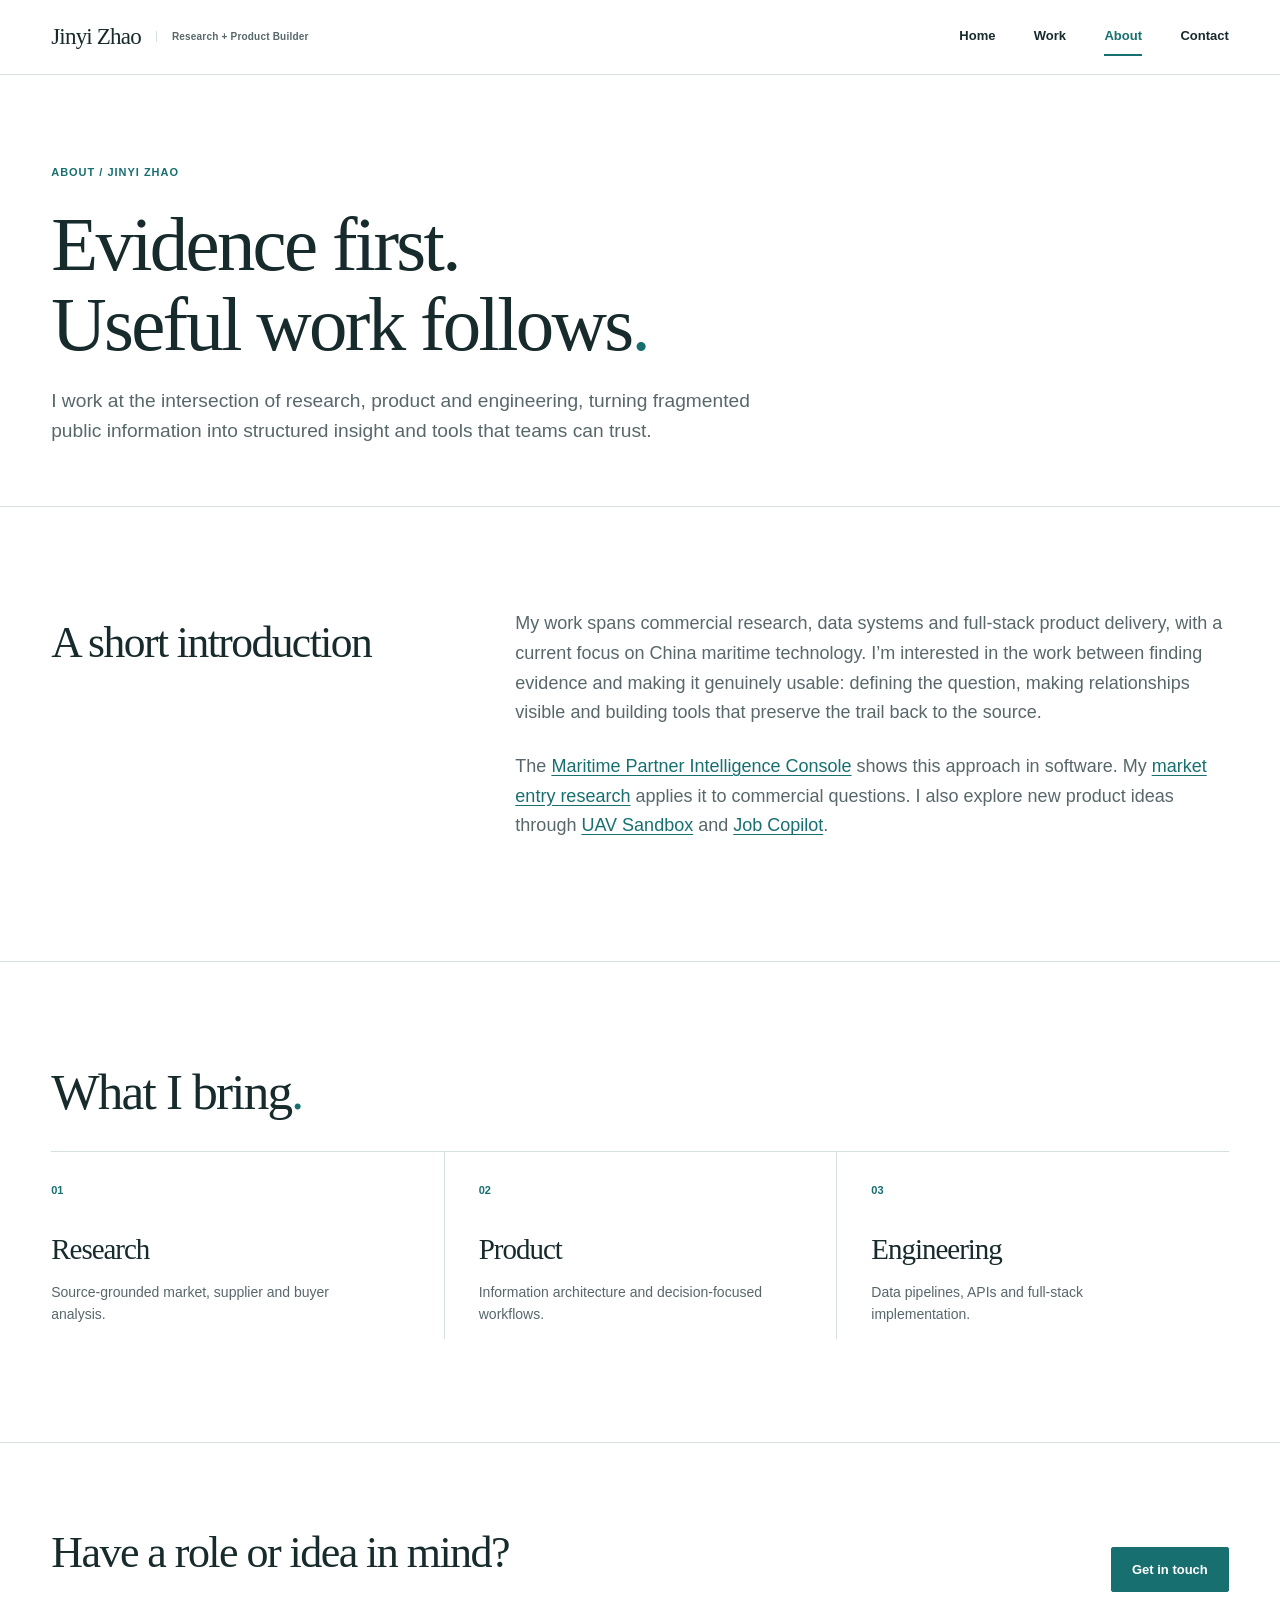
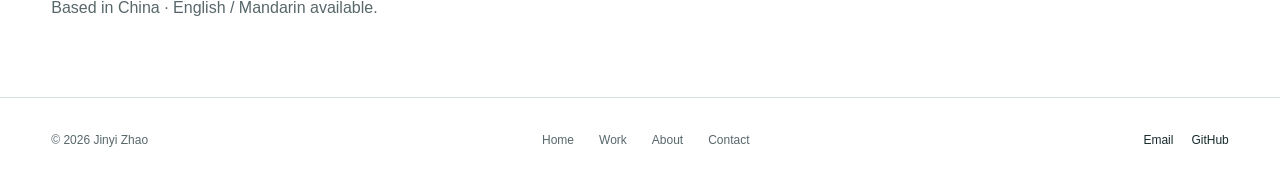
==== about/index.html @ e94cd30e "Refocus site as Jinyi Zhao personal portfolio" ====
<!doctype html>
<html lang="en">
<head>
  <meta charset="UTF-8" /><meta name="viewport" content="width=device-width, initial-scale=1.0" />
  <meta name="description" content="About Jinyi Zhao: a research and product builder working across commercial research, data systems and full-stack product delivery." />
  <meta name="theme-color" content="#ffffff" /><meta property="og:type" content="profile" />
  <meta property="og:title" content="About | Jinyi Zhao" /><meta property="og:description" content="Research, product and engineering shaped by an evidence-first approach." />
  <meta property="og:url" content="https://www.maritimedroneintel.com/about/" /><link rel="canonical" href="https://www.maritimedroneintel.com/about/" />
  <title>About | Jinyi Zhao</title><link rel="icon" href="/assets/favicon.svg" type="image/svg+xml" />
  <link rel="stylesheet" href="/styles.css" /><script src="/script.js" defer></script>
</head>
<body class="portfolio-site about-page">
  <a class="skip-link" href="#main">Skip to content</a>
  <header class="site-header" data-header><div class="shell header-inner">
    <a class="brand personal-brand" href="/" aria-label="Jinyi Zhao home"><strong>Jinyi Zhao</strong><span>Research + Product Builder</span></a>
    <button class="menu-toggle" type="button" aria-expanded="false" aria-controls="site-nav"><span class="menu-label">Menu</span><span class="menu-lines" aria-hidden="true"><i></i><i></i></span></button>
    <nav class="site-nav" id="site-nav" aria-label="Primary navigation"><a href="/">Home</a><a href="/work/">Work</a><a href="/about/" aria-current="page">About</a><a href="/contact/">Contact</a></nav>
  </div></header>
  <main id="main">
    <section class="editorial-page-intro about-intro"><div class="shell"><span class="project-number">About / Jinyi Zhao</span><h1>Evidence first.<br />Useful work follows<span class="period">.</span></h1><p>I work at the intersection of research, product and engineering, turning fragmented public information into structured insight and tools that teams can trust.</p></div></section>
    <section class="editorial-section about-story"><div class="shell about-story-grid"><h2>A short introduction</h2><div><p>My work spans commercial research, data systems and full-stack product delivery, with a current focus on China maritime technology. I’m interested in the work between finding evidence and making it genuinely usable: defining the question, making relationships visible and building tools that preserve the trail back to the source.</p><p>The <a href="/work/partner-intelligence/">Maritime Partner Intelligence Console</a> shows this approach in software. My <a href="/work/#market-entry">market entry research</a> applies it to commercial questions. I also explore new product ideas through <a href="/work/#uav-sandbox">UAV Sandbox</a> and <a href="/work/#job-copilot">Job Copilot</a>.</p></div></div></section>
    <section class="editorial-section about-practice"><div class="shell"><div class="editorial-section-head"><h2>What I bring<span class="period">.</span></h2></div><div class="editorial-capabilities"><article><span>01</span><h3>Research</h3><p>Source-grounded market, supplier and buyer analysis.</p></article><article><span>02</span><h3>Product</h3><p>Information architecture and decision-focused workflows.</p></article><article><span>03</span><h3>Engineering</h3><p>Data pipelines, APIs and full-stack implementation.</p></article></div></div></section>
    <section class="editorial-contact"><div class="shell"><div><h2>Have a role or idea in mind?</h2><p>Based in China · English / Mandarin available.</p></div><a class="button button-primary" href="/contact/">Get in touch</a></div></section>
  </main>
  <footer class="site-footer"><div class="shell footer-inner"><p>© 2026 Jinyi Zhao</p><nav aria-label="Footer navigation"><a href="/">Home</a><a href="/work/">Work</a><a href="/about/">About</a><a href="/contact/">Contact</a></nav><div class="footer-contact-links"><a href="mailto:jinyi@maritimedroneintel.com">Email</a><a href="https://github.com/Xieyizhou" target="_blank" rel="noreferrer">GitHub</a></div></div></footer>
</body>
</html>
---- styles.css ----
:root {
  --navy-950: #061a2e;
  --navy-900: #09243e;
  --navy-800: #103650;
  --teal: #31aaa7;
  --teal-dark: #168f8d;
  --ice: #edf5f8;
  --paper: #fbfcfd;
  --ink: #102e49;
  --muted: #587087;
  --rule: #cbd8e0;
  --white: #fff;
  --shell: 1180px;
  --pad: clamp(22px, 4vw, 54px);
  --space: clamp(68px, 7vw, 96px);
  --ease: 180ms ease;
}

* { box-sizing: border-box; }
html { scroll-behavior: smooth; }
body { margin: 0; color: var(--ink); background: var(--paper); font-family: Arial, Helvetica, sans-serif; font-size: 16px; line-height: 1.55; -webkit-font-smoothing: antialiased; }
img { max-width: 100%; display: block; }
a { color: inherit; text-decoration: none; }
h1, h2, h3, p, dl, dd { margin-top: 0; }
button, .button { font: inherit; }
.shell { width: min(calc(100% - 2 * var(--pad)), var(--shell)); margin-inline: auto; }
.skip-link { position: fixed; z-index: 100; top: 12px; left: 16px; padding: 10px 14px; background: white; color: var(--navy-900); transform: translateY(-160%); }
.skip-link:focus { transform: none; }

.site-header { position: fixed; z-index: 30; top: 0; width: 100%; color: white; border-bottom: 1px solid rgb(255 255 255 / .16); transition: background var(--ease), box-shadow var(--ease); }
.site-header-solid, .site-header.is-scrolled, .site-header.menu-open { background: rgb(6 26 46 / .98); box-shadow: 0 8px 26px rgb(0 0 0 / .12); }
.header-inner { min-height: 78px; display: grid; grid-template-columns: 270px 1fr auto; gap: 28px; align-items: center; }
.brand { display: flex; align-items: center; gap: 16px; line-height: 1.1; text-transform: uppercase; }
.brand strong { font-family: Georgia, 'Times New Roman', serif; font-size: 22px; font-weight: 400; letter-spacing: .02em; }
.brand span { padding-left: 15px; color: #9fc1d1; border-left: 1px solid var(--teal); font-size: 10px; font-weight: 700; letter-spacing: .05em; }
.site-nav { display: flex; justify-content: flex-end; gap: clamp(19px, 2.2vw, 32px); font-size: 12px; font-weight: 700; }
.site-nav a { padding-block: 8px; border-bottom: 1px solid transparent; }
.site-nav a:hover, .site-nav a:focus-visible, .site-nav a[aria-current='page'] { color: #8cdbd7; border-bottom-color: var(--teal); }
.menu-toggle { display: none; }
.button { min-height: 46px; display: inline-flex; align-items: center; justify-content: center; padding: 13px 21px; border: 1px solid transparent; border-radius: 0; font-size: 13px; font-weight: 800; line-height: 1; transition: transform var(--ease), background var(--ease), border-color var(--ease); }
.button:hover { transform: translateY(-1px); }
.button-primary { color: white; background: var(--teal-dark); border-color: var(--teal-dark); }
.button-primary:hover { background: #0f7e7d; }
.button-secondary, .button-outline { color: white; border-color: #45aaa8; background: transparent; }
.button-secondary:hover, .button-outline:hover { background: rgb(49 170 167 / .12); border-color: #7fd3cf; }
.header-cta { min-width: 148px; min-height: 40px; padding-inline: 17px; text-align: center; font-size: 11px; }
.button:focus-visible, a:focus-visible, button:focus-visible { outline: 3px solid #7dd8d4; outline-offset: 4px; }

.eyebrow, .section-index { margin-bottom: 14px; color: #61cbc6; font-size: 10px; font-weight: 800; letter-spacing: .12em; text-transform: uppercase; }
.eyebrow.dark, .section-index:not(.interior-index) { color: var(--teal-dark); }
.section { padding-block: var(--space); border-bottom: 1px solid var(--rule); }
.section-heading { max-width: 760px; margin-bottom: 48px; }
.section-heading h2, .section h2, .dual-cta h2, .proof-band dt, .work-row h2, .case-boundary h2 { color: var(--navy-900); font-family: Georgia, 'Times New Roman', serif; font-weight: 400; letter-spacing: -.025em; }
.section-heading h2 { margin-bottom: 16px; font-size: clamp(36px, 4.2vw, 54px); line-height: 1.08; }
.section-heading > p:last-child { max-width: 640px; color: var(--muted); font-size: 17px; }
.text-link { display: inline-flex; padding-bottom: 3px; color: var(--teal-dark); border-bottom: 1px solid var(--teal-dark); font-size: 12px; font-weight: 800; }
.dash-list { margin: 22px 0 28px; padding: 0; list-style: none; color: var(--muted); }
.dash-list li { position: relative; margin: 9px 0; padding-left: 18px; }
.dash-list li::before { content: ''; position: absolute; top: .75em; left: 0; width: 7px; height: 1px; background: var(--teal-dark); }

.personal-hero { position: relative; min-height: 650px; display: flex; align-items: stretch; overflow: hidden; color: white; background: var(--navy-950); }
.hero-network { position: absolute; inset: 0 0 0 50%; opacity: .62; background: linear-gradient(90deg, var(--navy-950), rgb(6 26 46 / .12)), url('/assets/zhejiang-maritime-network.webp') center / cover; }
.personal-hero-grid { position: relative; z-index: 1; display: grid; grid-template-columns: 1.05fr .95fr; padding-top: 78px; }
.personal-hero-copy { display: flex; flex-direction: column; justify-content: center; padding: 62px clamp(42px, 6vw, 86px) 60px 0; border-right: 1px solid rgb(255 255 255 / .16); }
.personal-hero h1 { max-width: 650px; margin-bottom: 24px; font-family: Georgia, 'Times New Roman', serif; font-size: clamp(40px, 3.8vw, 54px); font-weight: 400; line-height: 1.1; letter-spacing: -.03em; }
.personal-hero-copy > p:not(.eyebrow) { max-width: 590px; margin-bottom: 32px; color: #c5d5e0; }
.hero-actions { display: flex; flex-wrap: wrap; gap: 12px; }
.dossier { align-self: center; padding: 70px 0 55px clamp(36px, 5vw, 65px); }
.dossier ol { margin: 0; padding: 0; list-style: none; }
.dossier li { display: grid; grid-template-columns: 30px 1fr auto; gap: 14px; align-items: center; padding: 24px 0; border-bottom: 1px solid rgb(255 255 255 / .17); }
.dossier li > span { color: #61cbc6; font-size: 12px; }
.dossier h2 { margin-bottom: 6px; font-family: Georgia, 'Times New Roman', serif; font-size: 18px; font-weight: 400; }
.dossier p { margin: 0; color: #a8bfce; font-size: 12px; line-height: 1.5; }
.dossier a { color: #66cbc7; font-size: 11px; font-weight: 700; white-space: nowrap; }
.dossier .dossier-all { display: inline-flex; margin-top: 24px; padding-bottom: 4px; border-bottom: 1px solid #66cbc7; }

.selected-work { background: white; }
.featured-case { display: grid; grid-template-columns: .72fr 1.28fr; gap: clamp(45px, 7vw, 90px); align-items: center; padding: 28px 0 60px; }
.case-number { display: block; margin-bottom: 12px; color: var(--teal-dark); font-size: 12px; font-weight: 800; }
.featured-case h2 { margin-bottom: 20px; color: var(--navy-900); font-family: Georgia, 'Times New Roman', serif; font-size: clamp(34px, 4vw, 50px); font-weight: 400; line-height: 1.08; }
.featured-copy > p { color: var(--muted); }
.product-shot { aspect-ratio: 16 / 9; align-self: center; overflow: hidden; padding: 13px; background: #e8f0f4; border: 1px solid #d3e0e7; box-shadow: 0 18px 50px rgb(9 36 62 / .12); }
.product-shot img { width: 100%; height: 100%; object-fit: contain; background: var(--navy-950); }
.supporting-cases { display: grid; grid-template-columns: 1fr 1fr; background: var(--ice); }
.supporting-cases article { min-height: 235px; padding: 38px 44px; border-right: 1px solid var(--rule); }
.supporting-cases article:last-child { border-right: 0; }
.supporting-cases h3 { margin-bottom: 14px; color: var(--navy-900); font-family: Georgia, 'Times New Roman', serif; font-size: 26px; font-weight: 400; }
.supporting-cases p { color: var(--muted); }
.capabilities { background: white; }
.capability-grid { display: grid; grid-template-columns: repeat(3, 1fr); }
.capability-grid article { padding: 0 38px; border-right: 1px solid var(--rule); }
.capability-grid article:first-child { padding-left: 0; }
.capability-grid article:last-child { padding-right: 0; border: 0; }
.capability-grid h2 { margin-bottom: 12px; font-size: 34px; }
.capability-grid p { color: var(--muted); }

.proof-band { padding: 50px 0 48px; background: linear-gradient(90deg, #f0f7fa, white, #eef6f8); border-bottom: 1px solid var(--rule); }
.proof-band dl { display: grid; grid-template-columns: repeat(3, 1fr); margin: 0 0 22px; }
.proof-band dl > div { padding: 10px 38px; border-right: 1px solid var(--rule); }
.proof-band dl > div:first-child { padding-left: 0; }
.proof-band dl > div:last-child { border: 0; }
.proof-band dt { margin-bottom: 7px; font-size: clamp(32px, 3.4vw, 45px); }
.proof-band dd { color: var(--muted); font-size: 13px; }
.proof-band .shell > p:last-child { margin: 0; color: var(--muted); font-size: 11px; }
.personal-about { background: white; }
.about-grid { display: grid; grid-template-columns: .75fr 1.25fr; gap: clamp(60px, 9vw, 130px); }
.about-grid h2 { max-width: 370px; font-size: clamp(38px, 4vw, 52px); line-height: 1.1; }
.about-grid h3 { color: var(--navy-900); font-family: Georgia, 'Times New Roman', serif; font-size: 29px; font-weight: 400; }
.about-grid > div:last-child > p { max-width: 650px; color: var(--muted); }
.about-links { display: flex; flex-wrap: wrap; gap: 24px; }

.dual-cta { padding: 55px 0 0; color: white; background: var(--navy-950); }
.dual-cta .shell { display: grid; grid-template-columns: .82fr 1.18fr; gap: 80px; }
.dual-cta h2 { margin-bottom: 55px; color: white; font-size: clamp(32px, 3.6vw, 46px); font-weight: 400; }
.dual-cta .shell > div { display: grid; grid-template-columns: 1fr 1fr; }
.dual-cta article { padding: 5px 32px 50px; border-left: 1px solid rgb(255 255 255 / .18); }
.dual-cta article p:not(.eyebrow) { color: #afc3d1; font-size: 13px; }
.dual-cta article > a { color: #6ed0cc; font-size: 12px; font-weight: 800; }
.site-footer { color: #a4bac8; background: var(--navy-950); border-top: 1px solid rgb(255 255 255 / .14); }
.footer-inner { min-height: 72px; display: flex; align-items: center; justify-content: space-between; gap: 26px; font-size: 11px; }
.footer-inner p { margin: 0; }
.footer-inner nav { display: flex; gap: 25px; }
.footer-contact-links { display: flex; flex-wrap: wrap; gap: 18px; color: #c1d2dc; }
.footer-contact-links a:hover, .footer-contact-links a:focus-visible { color: #78d4d0; }

/* Shared interior pages */
.interior-page { padding-top: 78px; }
.service-hero, .work-hero, .case-hero, .interior-hero { position: relative; overflow: hidden; color: white; background: var(--navy-950); }
.service-hero::after, .work-hero::after, .case-hero::after, .interior-hero::after { content: ''; position: absolute; inset: 0 0 0 48%; opacity: .36; background: linear-gradient(90deg, var(--navy-950), transparent), url('/assets/zhejiang-maritime-network.webp') center / cover; }
.service-hero-grid, .interior-hero-grid { position: relative; z-index: 1; display: grid; grid-template-columns: 1.1fr .9fr; gap: clamp(50px, 8vw, 110px); align-items: center; min-height: 610px; padding-block: 72px; }
.service-hero h1, .work-hero h1, .case-hero h1, .interior-hero h1, .contact-intro h1, .error-copy h1 { margin-bottom: 24px; font-family: Georgia, 'Times New Roman', serif; font-size: clamp(46px, 5.6vw, 72px); font-weight: 400; line-height: 1.06; letter-spacing: -.038em; }
.hero-lead, .interior-lead { max-width: 680px; margin-bottom: 20px; color: #c4d5e0; font-size: 18px; }
.audience-line { margin-bottom: 30px; color: #75d2ce; font-size: 12px; font-weight: 700; }
.decision-screen { padding: 30px 34px; background: rgb(7 31 53 / .72); border: 1px solid rgb(112 204 199 / .5); backdrop-filter: blur(8px); }
.decision-screen dl { margin: 0; }
.decision-screen dl > div { display: grid; grid-template-columns: 70px 1fr; padding: 19px 0; border-bottom: 1px solid rgb(255 255 255 / .16); }
.decision-screen dl > div:last-child { border: 0; }
.decision-screen dt { color: #62ccc7; font-weight: 800; }
.decision-screen dd { color: #d1dfe7; }

.sample-first, .founding-offer { background: white; }
.sample-layout { display: grid; grid-template-columns: 1.2fr .8fr; gap: clamp(50px, 8vw, 100px); align-items: start; }
.sample-sheet { border: 1px solid #9eb8c8; background: #f8fbfc; box-shadow: 12px 14px 0 #e4eff3; }
.sample-sheet header { display: flex; justify-content: space-between; gap: 20px; padding: 18px 22px; color: white; background: var(--navy-900); }
.sample-sheet header span { color: #73d3ce; font-size: 10px; text-transform: uppercase; letter-spacing: .1em; }
.sample-sheet header strong { font-size: 13px; }
.sample-core { padding: 30px 28px; border-bottom: 1px solid var(--rule); }
.sample-core > p { color: var(--teal-dark); font-size: 11px; font-weight: 800; text-transform: uppercase; }
.sample-core h3 { color: var(--navy-900); font-family: Georgia, 'Times New Roman', serif; font-size: 28px; font-weight: 400; }
.sample-core dl > div { display: grid; grid-template-columns: 1fr auto; gap: 20px; padding: 11px 0; border-bottom: 1px solid #dce6eb; }
.sample-core dt { color: var(--muted); }
.sample-core dd { color: var(--navy-900); font-weight: 800; }
.sample-signal { padding: 24px 28px; background: #eaf4f6; }
.sample-signal span { color: var(--teal-dark); font-size: 11px; font-weight: 800; text-transform: uppercase; }
.sample-signal p { margin: 8px 0 0; color: var(--muted); }
.sample-sheet blockquote { margin: 0; padding: 28px; color: var(--navy-900); font-family: Georgia, 'Times New Roman', serif; font-size: 22px; line-height: 1.35; }
.sample-explainer { padding-top: 12px; }
.sample-explainer h3 { margin-top: 0; color: var(--navy-900); font-family: Georgia, 'Times New Roman', serif; font-size: 25px; font-weight: 400; }
.sample-explainer h3:nth-of-type(2) { margin-top: 38px; }
.sample-explainer p { color: var(--muted); }
.status-section { background: var(--ice); }
.status-ledger { display: grid; grid-template-columns: repeat(4, 1fr); border-top: 1px solid var(--rule); border-bottom: 1px solid var(--rule); }
.status-ledger > div { min-height: 225px; padding: 30px; border-right: 1px solid var(--rule); }
.status-ledger > div:first-child { padding-left: 0; }
.status-ledger > div:last-child { border: 0; }
.status-ledger span { color: var(--teal-dark); font-size: 12px; font-weight: 800; }
.status-ledger h3 { margin: 30px 0 12px; color: var(--navy-900); font-family: Georgia, 'Times New Roman', serif; font-size: 23px; font-weight: 400; }
.status-ledger p { color: var(--muted); font-size: 14px; }
.offer-grid { display: grid; grid-template-columns: 1.1fr .9fr; gap: clamp(55px, 8vw, 110px); }
.offer-list { margin: 0; padding: 0; list-style: none; border-top: 1px solid var(--rule); }
.offer-list li { display: grid; grid-template-columns: 90px 1fr; align-items: center; min-height: 62px; border-bottom: 1px solid var(--rule); }
.offer-list strong { color: var(--teal-dark); font-size: 20px; }
.paid-boundary { padding: 38px; background: var(--ice); border-left: 3px solid var(--teal); }
.paid-boundary dl > div { padding: 18px 0; border-bottom: 1px solid var(--rule); }
.paid-boundary dt { color: var(--navy-900); font-size: 17px; font-weight: 800; }
.paid-boundary dd { color: var(--muted); }
.service-process { background: white; }
.service-process ol { display: grid; grid-template-columns: repeat(4, 1fr); margin: 0; padding: 0; list-style: none; border-top: 1px solid var(--rule); }
.service-process li { padding: 30px; border-right: 1px solid var(--rule); }
.service-process li:first-child { padding-left: 0; }
.service-process li:last-child { border: 0; }
.service-process span { color: var(--teal-dark); font-size: 12px; font-weight: 800; }
.service-process h3 { margin: 28px 0 12px; color: var(--navy-900); font-family: Georgia, 'Times New Roman', serif; font-size: 23px; font-weight: 400; }
.service-process p { color: var(--muted); font-size: 14px; }
.service-fit { padding: var(--space) 0; background: var(--ice); }
.fit-grid { display: grid; grid-template-columns: 1fr 1fr; }
.fit-grid > div { padding: 0 clamp(36px, 5vw, 70px); border-right: 1px solid var(--rule); }
.fit-grid > div:first-child { padding-left: 0; }
.fit-grid > div:last-child { padding-right: 0; border: 0; }
.fit-grid h2 { color: var(--navy-900); font-family: Georgia, 'Times New Roman', serif; font-size: 34px; font-weight: 400; line-height: 1.15; }

/* Work and case study */
.work-hero .shell, .case-hero .shell { position: relative; z-index: 1; padding-block: 105px 92px; }
.work-hero .work-hero-grid { display: grid; grid-template-columns: 1.12fr .88fr; gap: clamp(54px, 8vw, 110px); align-items: end; padding-block: 68px 60px; }
.work-hero h1 { max-width: 700px; margin-bottom: 20px; font-size: clamp(44px, 4.6vw, 62px); }
.work-hero-copy > p:last-child { max-width: 610px; margin: 0; color: #c0d2de; font-size: 17px; }
.work-project-index { border-top: 1px solid rgb(255 255 255 / .22); }
.work-project-index a { display: grid; grid-template-columns: 32px 1fr auto; gap: 12px; align-items: center; padding: 13px 0; color: #c8d8e2; border-bottom: 1px solid rgb(255 255 255 / .16); transition: color var(--ease), padding-left var(--ease); }
.work-project-index a:hover, .work-project-index a:focus-visible { padding-left: 6px; color: white; }
.work-project-index span { color: #68d0cc; font-size: 10px; font-weight: 800; }
.work-project-index strong { font-family: Georgia, 'Times New Roman', serif; font-size: 16px; font-weight: 400; }
.work-project-index small { color: #8eabba; font-size: 9px; font-weight: 800; letter-spacing: .07em; text-transform: uppercase; }
.portfolio-index { background: white; }
.portfolio-heading { display: grid; grid-template-columns: 1.05fr .95fr; gap: clamp(44px, 7vw, 90px); align-items: end; margin-bottom: 34px; }
.portfolio-heading h2, .portfolio-featured h2, .portfolio-card h2 { margin-bottom: 0; color: var(--navy-900); font-family: Georgia, 'Times New Roman', serif; font-weight: 400; line-height: 1.1; letter-spacing: -.025em; }
.portfolio-heading h2 { max-width: 600px; font-size: clamp(32px, 3.5vw, 44px); }
.portfolio-heading > p { max-width: 510px; margin: 0; color: var(--muted); }
.portfolio-featured { display: grid; grid-template-columns: .88fr 1.12fr; gap: clamp(40px, 6vw, 72px); align-items: center; padding: clamp(32px, 4vw, 48px); background: linear-gradient(135deg, #f7fbfc 0%, #edf5f8 100%); border: 1px solid var(--rule); scroll-margin-top: 100px; }
.portfolio-featured-copy > p:not(.eyebrow) { max-width: 520px; color: var(--muted); }
.portfolio-featured h2 { margin-bottom: 18px; font-size: clamp(35px, 3.5vw, 47px); }
.project-topline { display: flex; justify-content: space-between; gap: 20px; align-items: center; margin-bottom: 25px; color: var(--teal-dark); font-size: 11px; font-weight: 800; text-transform: uppercase; letter-spacing: .07em; }
.project-status { padding: 2px 0 2px 10px; color: var(--muted); border-left: 2px solid var(--teal); letter-spacing: .045em; }
.project-facts { margin: 26px 0 28px; border-top: 1px solid var(--rule); }
.project-facts > div { display: grid; grid-template-columns: 92px 1fr; gap: 18px; padding: 11px 0; border-bottom: 1px solid var(--rule); }
.project-facts dt { color: var(--teal-dark); font-size: 11px; font-weight: 800; text-transform: uppercase; }
.project-facts dd { color: var(--muted); font-size: 13px; }
.portfolio-shot { display: block; width: 100%; align-self: center; overflow: hidden; padding: 10px; background: var(--ice); border: 1px solid var(--rule); box-shadow: 0 18px 48px rgb(9 36 62 / .12); }
.portfolio-shot img { display: block; width: 100%; height: auto; aspect-ratio: 16 / 9; object-fit: contain; background: var(--navy-950); }
.portfolio-grid { display: grid; grid-template-columns: repeat(3, 1fr); gap: 22px; margin-top: 34px; }
.portfolio-card { min-height: 410px; display: flex; flex-direction: column; padding: 30px; background: white; border: 1px solid var(--rule); border-top: 3px solid var(--navy-800); scroll-margin-top: 100px; transition: transform var(--ease), box-shadow var(--ease), border-top-color var(--ease); }
.portfolio-card:hover { transform: translateY(-3px); border-top-color: var(--teal-dark); box-shadow: 0 16px 38px rgb(9 36 62 / .09); }
.portfolio-card h2 { margin-bottom: 16px; font-size: clamp(27px, 2.6vw, 34px); }
.portfolio-card > p:not(.eyebrow) { color: var(--muted); font-size: 14px; }
.portfolio-card .text-link { align-self: flex-start; margin-top: auto; }
.portfolio-card-next { background: linear-gradient(145deg, #f5fafb, white); }
.portfolio-card-ml { background: linear-gradient(145deg, white, #f5f8fb); }
.project-tags { display: flex; flex-wrap: wrap; gap: 7px; margin: 9px 0 28px; padding: 0; list-style: none; }
.project-tags li { padding: 5px 10px; color: #48677d; background: var(--ice); border: 1px solid #d9e4e9; border-radius: 999px; font-size: 10px; font-weight: 700; }
.case-hero dl { display: grid; grid-template-columns: 1.2fr 1fr 1fr; gap: 0; max-width: 940px; margin: 42px 0 0; border-top: 1px solid rgb(255 255 255 / .18); border-bottom: 1px solid rgb(255 255 255 / .18); }
.case-hero dl > div { padding: 18px 25px; border-right: 1px solid rgb(255 255 255 / .18); }
.case-hero dl > div:first-child { padding-left: 0; }
.case-hero dl > div:last-child { border: 0; }
.case-hero dt { color: #65cdc9; font-size: 10px; font-weight: 800; text-transform: uppercase; }
.case-hero dd { margin-top: 6px; color: #c7d8e2; font-size: 12px; }
.case-visual { padding: 42px 0; background: #e8f1f5; border-bottom: 1px solid var(--rule); }
.case-visual-grid { display: grid; grid-template-columns: .68fr 1.32fr; gap: clamp(38px, 6vw, 72px); align-items: center; }
.case-visual-copy h2 { margin-bottom: 26px; color: var(--navy-900); font-family: Georgia, 'Times New Roman', serif; font-size: clamp(30px, 3.2vw, 41px); font-weight: 400; line-height: 1.08; letter-spacing: -.025em; }
.case-visual-copy ol { margin: 0; padding: 0; list-style: none; border-top: 1px solid var(--rule); }
.case-visual-copy li { display: grid; grid-template-columns: 28px 1fr; gap: 12px; padding: 13px 0; border-bottom: 1px solid var(--rule); }
.case-visual-copy li span { color: var(--teal-dark); font-size: 10px; font-weight: 800; }
.case-visual-copy li p { margin: 0; color: var(--muted); font-size: 12px; }
.case-visual-note { margin: 18px 0 0; color: var(--muted); font-size: 10px; }
.case-visual-frame { padding: 9px; background: white; border: 1px solid var(--rule); box-shadow: 0 16px 42px rgb(8 33 57 / .12); }
.case-visual img { display: block; width: 100%; height: auto; aspect-ratio: 16 / 9; object-fit: contain; background: var(--navy-950); }
.case-story { background: white; }
.story-grid { display: grid; grid-template-columns: .8fr 1.2fr; gap: 100px; }
.story-grid h2 { font-size: 44px; line-height: 1.12; }
.story-grid > div:last-child { color: var(--muted); font-size: 17px; }
.case-decisions { background: var(--ice); }
.case-decisions .section-heading { max-width: 690px; margin-bottom: 34px; }
.case-decisions ol { display: grid; grid-template-columns: 1fr 1fr; gap: 1px; margin: 0; padding: 1px; list-style: none; background: var(--rule); }
.case-decisions li { display: grid; grid-template-columns: 46px 1fr; min-height: 178px; padding: 27px 28px; background: white; }
.case-decisions li > span { color: var(--teal-dark); font-weight: 800; }
.case-decisions h3 { margin-bottom: 8px; color: var(--navy-900); font-family: Georgia, 'Times New Roman', serif; font-size: 23px; font-weight: 400; }
.case-decisions p { margin: 0; color: var(--muted); font-size: 14px; }
.outcome-section { background: white; }
.outcome-intro { display: grid; grid-template-columns: .86fr 1.14fr; gap: clamp(55px, 8vw, 110px); align-items: end; margin-bottom: 42px; }
.outcome-section h2 { margin: 0; font-size: 42px; line-height: 1.13; }
.outcome-intro > p { margin: 0; color: var(--muted); font-size: 17px; }
.outcome-lens { display: grid; grid-template-columns: repeat(3, 1fr); border-top: 1px solid var(--rule); border-bottom: 1px solid var(--rule); }
.outcome-lens article { min-height: 190px; padding: 26px 32px; border-right: 1px solid var(--rule); }
.outcome-lens article:first-child { padding-left: 0; }
.outcome-lens article:last-child { padding-right: 0; border: 0; }
.outcome-lens span { color: var(--teal-dark); font-size: 11px; font-weight: 800; letter-spacing: .1em; text-transform: uppercase; }
.outcome-lens h3 { margin: 24px 0 8px; color: var(--navy-900); font-family: Georgia, 'Times New Roman', serif; font-size: 25px; font-weight: 400; }
.outcome-lens p { margin: 0; color: var(--muted); font-size: 14px; }
.delivery-proof { display: flex; justify-content: flex-end; gap: 46px; margin: 26px 0 0; }
.delivery-proof > div { display: flex; gap: 12px; align-items: baseline; }
.delivery-proof dt { color: var(--teal-dark); font-family: Georgia, 'Times New Roman', serif; font-size: 24px; }
.delivery-proof dd { color: var(--muted); font-size: 11px; }
.case-boundary { padding: 60px 0; background: var(--ice); }
.case-boundary .shell { display: grid; grid-template-columns: .65fr 1.35fr; gap: 70px; }
.case-boundary h2 { font-size: 31px; }
.case-boundary p { margin: 0; color: var(--muted); }

/* Brief and contact */
.interior-hero-grid { min-height: 520px; }
.interior-art { position: absolute; inset: 0 0 0 48%; opacity: .45; background: linear-gradient(90deg, var(--navy-950), transparent), url('/assets/zhejiang-maritime-network.webp') center / cover; }
.interior-copy, .brief-meta { position: relative; z-index: 1; }
.brief-meta { padding: 28px 32px; border: 1px solid rgb(112 204 199 / .5); background: rgb(7 31 53 / .7); }
.brief-meta p { margin: 0; padding: 13px 0; color: #c7d8e2; border-bottom: 1px solid rgb(255 255 255 / .15); }
.brief-meta p:last-child { border: 0; }
.brief-contents { background: white; }
.brief-content-grid { display: grid; grid-template-columns: .85fr 1.15fr; gap: 90px; }
.brief-topic-list { margin: 0; padding: 0; list-style: none; border-top: 1px solid var(--rule); }
.brief-topic-list li { display: grid; grid-template-columns: 58px 1fr; padding: 22px 0; border-bottom: 1px solid var(--rule); }
.brief-topic-list li > span { color: var(--teal-dark); font-weight: 800; }
.brief-topic-list h3 { margin-bottom: 5px; color: var(--navy-900); font-family: Georgia, 'Times New Roman', serif; font-size: 23px; font-weight: 400; }
.brief-topic-list p { margin: 0; color: var(--muted); }
.brief-boundary { padding: 70px 0; background: var(--ice); }
.boundary-grid { display: grid; grid-template-columns: 1fr 1fr; }
.boundary-grid > div { padding: 0 50px; border-right: 1px solid var(--rule); }
.boundary-grid > div:first-child { padding-left: 0; }
.boundary-grid > div:last-child { border: 0; }
.boundary-grid h2 { color: var(--navy-900); font-family: Georgia, 'Times New Roman', serif; font-size: 30px; font-weight: 400; }
.final-cta { padding: 68px 0; color: white; background: var(--navy-950); }
.final-cta-inner { display: flex; justify-content: space-between; align-items: center; gap: 50px; }
.final-cta h2 { margin-bottom: 8px; color: white; font-family: Georgia, 'Times New Roman', serif; font-size: 39px; font-weight: 400; }
.final-cta p { margin: 0; color: #b3c8d5; }
.contact-main { position: relative; padding: 100px 0; color: white; background: var(--navy-950); }
.contact-art { position: absolute; inset: 0 0 0 50%; opacity: .4; background: linear-gradient(90deg, var(--navy-950), transparent), url('/assets/zhejiang-maritime-network.webp') center / cover; }
.contact-layout { position: relative; display: grid; grid-template-columns: 1.05fr .95fr; gap: 90px; align-items: center; }
.contact-intro h1 { max-width: 660px; }
.contact-panel { padding: 36px; background: rgb(9 36 62 / .86); border: 1px solid rgb(112 204 199 / .5); }
.contact-name { margin-bottom: 8px; color: #74d3cf; font-size: 12px; font-weight: 800; text-transform: uppercase; }
.contact-email { display: inline-block; margin-bottom: 20px; font-family: Georgia, 'Times New Roman', serif; font-size: clamp(20px, 2.3vw, 30px); }
.contact-note { color: #b5c9d6; }
.contact-button { width: 100%; margin: 10px 0 22px; }
.contact-socials { display: flex; flex-wrap: wrap; gap: 22px; }
.contact-socials .text-link { color: #72d2ce; }
.contact-prep { background: white; }
.contact-prep-grid { display: grid; grid-template-columns: .8fr 1.2fr; gap: 90px; }
.contact-prep-grid ol { margin: 0; padding: 0; list-style: none; border-top: 1px solid var(--rule); }
.contact-prep-grid li { display: grid; grid-template-columns: 60px 1fr; padding: 19px 0; border-bottom: 1px solid var(--rule); }
.contact-prep-grid li span { color: var(--teal-dark); font-weight: 800; }
.contact-prep-grid li p { margin: 0; }
.contact-privacy { padding: 26px 0; color: var(--muted); background: var(--ice); font-size: 12px; text-align: center; }
.intent-grid { position: relative; z-index: 1; display: grid; grid-template-columns: repeat(3, 1fr); gap: 1px; margin-top: 34px; background: rgb(255 255 255 / .18); border: 1px solid rgb(255 255 255 / .18); }
.intent-card { min-height: 190px; display: flex; flex-direction: column; padding: 24px; background: var(--navy-900); transition: background var(--ease), box-shadow var(--ease), transform var(--ease); }
.intent-card:hover, .intent-card:focus-visible { color: white; background: #113b52; box-shadow: inset 0 3px #75d7d2; transform: translateY(-2px); }
.intent-card.is-selected { background: #184b60; box-shadow: inset 0 4px var(--teal); }
.intent-card:focus-visible { position: relative; z-index: 2; outline: 3px solid #7dd8d4; outline-offset: 3px; }
.intent-card h2 { margin-bottom: 8px; color: white; font-family: Georgia, 'Times New Roman', serif; font-size: 20px; font-weight: 400; }
.intent-card p { min-height: 58px; color: #aec4d1; font-size: 12px; }
.intent-action { margin-top: auto; color: #6fd0cc; font-size: 11px; font-weight: 800; }
.error-main { min-height: calc(100vh - 78px); display: grid; place-items: center; color: white; background: var(--navy-950); }
.error-copy { text-align: center; }
.error-copy p { color: #b9ccd8; }

@media (max-width: 980px) {
  .header-inner { grid-template-columns: 240px 1fr auto; }
  .site-nav { gap: 16px; }
  .personal-hero-grid, .service-hero-grid { grid-template-columns: 1fr; }
  .personal-hero-copy { min-height: 570px; border-right: 0; }
  .dossier { padding: 55px 0 70px; border-top: 1px solid rgb(255 255 255 / .16); }
  .hero-network { inset: 0; opacity: .36; }
  .featured-case, .portfolio-featured { grid-template-columns: 1fr; }
  .case-visual-grid { grid-template-columns: 1fr; }
  .case-visual-copy { max-width: 720px; }
  .work-hero .work-hero-grid { grid-template-columns: 1fr; gap: 38px; }
  .portfolio-shot { width: min(100%, 760px); }
  .sample-layout, .offer-grid, .brief-content-grid, .contact-layout { gap: 52px; }
  .status-ledger, .service-process ol { grid-template-columns: repeat(2, 1fr); }
  .status-ledger > div:nth-child(2), .service-process li:nth-child(2) { border-right: 0; }
  .status-ledger > div:nth-child(n+3), .service-process li:nth-child(n+3) { border-top: 1px solid var(--rule); }
}

@media (max-width: 820px) {
  .header-inner { grid-template-columns: 1fr auto; }
  .header-cta { display: none; }
  .menu-toggle { width: 52px; height: 44px; display: flex; align-items: center; justify-content: flex-end; gap: 8px; padding: 0; color: white; background: transparent; border: 0; }
  .menu-label { font-size: 11px; font-weight: 700; }
  .menu-lines { width: 18px; display: grid; gap: 5px; }
  .menu-lines i { height: 1px; display: block; background: currentColor; transition: transform var(--ease); }
  .menu-toggle[aria-expanded='true'] .menu-lines i:first-child { transform: translateY(3px) rotate(45deg); }
  .menu-toggle[aria-expanded='true'] .menu-lines i:last-child { transform: translateY(-3px) rotate(-45deg); }
  .site-nav { position: absolute; top: 78px; left: 0; right: 0; display: none; flex-direction: column; gap: 0; padding: 12px var(--pad) 24px; background: var(--navy-950); border-top: 1px solid rgb(255 255 255 / .15); }
  .site-nav[data-open='true'] { display: flex; }
  .site-nav a { padding: 13px 0; border-bottom: 1px solid rgb(255 255 255 / .12); }
  .capability-grid, .about-grid, .dual-cta .shell, .sample-layout, .offer-grid, .fit-grid, .story-grid, .outcome-intro, .case-boundary .shell, .brief-content-grid, .boundary-grid, .contact-layout, .contact-prep-grid, .interior-hero-grid, .portfolio-heading { grid-template-columns: 1fr; }
  .capability-grid article { padding: 30px 0; border-right: 0; border-bottom: 1px solid var(--rule); }
  .capability-grid article:last-child { border: 0; }
  .dual-cta .shell { gap: 20px; }
  .dual-cta h2 { margin-bottom: 20px; }
  .portfolio-heading { gap: 20px; }
  .portfolio-grid { grid-template-columns: 1fr 1fr; }
  .portfolio-card:last-child { grid-column: 1 / -1; min-height: 330px; }
  .case-hero dl { grid-template-columns: 1fr; }
  .case-hero dl > div { padding-left: 0; border-right: 0; border-bottom: 1px solid rgb(255 255 255 / .18); }
  .fit-grid > div, .boundary-grid > div { padding: 35px 0; border-right: 0; border-bottom: 1px solid var(--rule); }
  .final-cta-inner { align-items: flex-start; flex-direction: column; }
  .intent-grid { grid-template-columns: 1fr; }
  .intent-card { min-height: 0; }
  .intent-card p { min-height: 0; }
}

@media (max-width: 600px) {
  :root { --pad: 20px; --space: 64px; }
  body { font-size: 16px; }
  .brand strong { font-size: 18px; }
  .brand span { max-width: 120px; font-size: 8px; }
  .personal-hero-copy { min-height: 630px; padding-right: 0; }
  .personal-hero h1, .service-hero h1, .work-hero h1, .case-hero h1, .interior-hero h1, .contact-intro h1 { font-size: clamp(40px, 12vw, 54px); }
  .dossier li { grid-template-columns: 27px 1fr; }
  .dossier li > a { grid-column: 2; }
  .supporting-cases, .proof-band dl, .dual-cta .shell > div, .status-ledger, .service-process ol, .fit-grid, .intent-grid { grid-template-columns: 1fr; }
  .supporting-cases article { min-height: 0; padding: 32px 0; border-right: 0; border-bottom: 1px solid var(--rule); }
  .proof-band dl > div { padding: 22px 0; border-right: 0; border-bottom: 1px solid var(--rule); }
  .proof-band dl > div:last-child { border-bottom: 0; }
  .dual-cta article { padding: 25px 0 38px; border-left: 0; border-top: 1px solid rgb(255 255 255 / .18); }
  .footer-inner { align-items: flex-start; flex-direction: column; padding-block: 26px; }
  .footer-inner nav { flex-wrap: wrap; }
  .sample-sheet header { flex-direction: column; }
  .sample-core dl > div { grid-template-columns: 1fr; gap: 4px; }
  .status-ledger > div, .service-process li, .status-ledger > div:first-child, .service-process li:first-child { min-height: 0; padding: 28px 0; border-right: 0; border-top: 0; border-bottom: 1px solid var(--rule); }
  .status-ledger h3, .service-process h3 { margin-top: 12px; }
  .case-decisions ol, .outcome-lens, .portfolio-grid { grid-template-columns: 1fr; }
  .work-hero .work-hero-grid { gap: 30px; padding-block: 50px 42px; }
  .work-hero h1 { font-size: clamp(39px, 11vw, 48px); }
  .work-project-index a { grid-template-columns: 28px 1fr; }
  .work-project-index small { display: none; }
  .portfolio-featured { padding: 26px 20px; }
  .portfolio-card, .portfolio-card:last-child { grid-column: auto; min-height: 0; padding: 28px 24px; }
  .portfolio-card .text-link { margin-top: 24px; }
  .case-decisions li { grid-template-columns: 42px 1fr; min-height: 0; padding: 24px 20px; }
  .outcome-lens article, .outcome-lens article:first-child, .outcome-lens article:last-child { min-height: 0; padding: 25px 0; border-right: 0; border-bottom: 1px solid var(--rule); }
  .outcome-lens article:last-child { border-bottom: 0; }
  .outcome-lens h3 { margin-top: 12px; }
  .delivery-proof { align-items: flex-start; flex-direction: column; gap: 8px; }
  .contact-main { padding: 74px 0; }
  .contact-panel { padding: 26px 20px; }
}

@media (prefers-reduced-motion: reduce) {
  html { scroll-behavior: auto; }
  *, *::before, *::after { transition-duration: .01ms !important; animation-duration: .01ms !important; }
}

/* Jinyi Zhao editorial portfolio */
:root {
  --portfolio-ink: #172a2c;
  --portfolio-muted: #58676a;
  --portfolio-accent: #176f70;
  --portfolio-rule: #d8e0df;
  --portfolio-soft: #f4f8f7;
}
body { background: #fff; color: var(--portfolio-ink); }
.site-header, .site-header-solid, .site-header.is-scrolled, .site-header.menu-open {
  color: var(--portfolio-ink);
  background: rgb(255 255 255 / .97);
  border-bottom: 1px solid var(--portfolio-rule);
  box-shadow: none;
}
.site-header.is-scrolled { box-shadow: 0 8px 24px rgb(23 42 44 / .05); }
.header-inner { grid-template-columns: 1fr auto; gap: 30px; min-height: 74px; }
.brand { text-transform: none; gap: 15px; white-space: nowrap; }
.brand strong { font-size: 23px; letter-spacing: -.035em; }
.brand span { color: var(--portfolio-muted); border-left-color: var(--portfolio-rule); letter-spacing: .02em; text-transform: none; }
.site-nav { gap: clamp(24px, 3vw, 42px); font-size: 13px; font-weight: 600; }
.site-nav a { border-bottom-width: 2px; }
.site-nav a:hover, .site-nav a:focus-visible, .site-nav a[aria-current='page'] { color: var(--portfolio-accent); border-bottom-color: var(--portfolio-accent); }
.header-cta { display: none; }
.button { min-height: 45px; padding: 13px 20px; border-radius: 2px; font-size: 13px; }
.button-primary { background: var(--portfolio-accent); border-color: var(--portfolio-accent); }
.button-primary:hover { background: #0e5557; }
.button-secondary, .button-outline { color: var(--portfolio-accent); background: #fff; border-color: var(--portfolio-accent); }
.button-secondary:hover, .button-outline:hover { background: var(--portfolio-soft); border-color: var(--portfolio-accent); }
.text-link { color: var(--portfolio-accent); border-color: var(--portfolio-accent); font-size: 13px; }
.period { color: var(--portfolio-accent); }
.site-footer { color: var(--portfolio-muted); background: #fff; border-top: 1px solid var(--portfolio-rule); }
.footer-contact-links { color: var(--portfolio-ink); }
.footer-inner { min-height: 85px; font-size: 12px; }
.footer-inner a:hover, .footer-inner a:focus-visible { color: var(--portfolio-accent); }
.portfolio-site { padding-top: 74px; }
.portfolio-site h1, .portfolio-site h2, .portfolio-site h3 { color: var(--portfolio-ink); font-family: Georgia, 'Times New Roman', serif; font-weight: 400; letter-spacing: -.035em; }
.portfolio-site p { color: var(--portfolio-muted); }
.project-number { display: block; color: var(--portfolio-accent); font-size: 11px; font-weight: 700; letter-spacing: .09em; text-transform: uppercase; }

.editorial-hero { border-bottom: 1px solid var(--portfolio-rule); }
.editorial-hero-inner { display: grid; grid-template-columns: minmax(0, 1.35fr) minmax(190px, .65fr); gap: clamp(50px, 9vw, 130px); align-items: end; min-height: 440px; padding-block: clamp(64px, 7vw, 100px); }
.editorial-hero h1 { max-width: 790px; margin: 0 0 25px; font-size: clamp(51px, 6.2vw, 84px); line-height: 1.01; }
.editorial-hero p { max-width: 620px; margin-bottom: 28px; font-size: clamp(17px, 1.5vw, 20px); line-height: 1.55; }
.hero-aside { padding: 0 0 8px 28px; border-left: 1px solid var(--portfolio-rule); }
.hero-aside span { display: block; margin: 0 0 6px; color: var(--portfolio-accent); font-size: 12px; font-weight: 700; letter-spacing: .08em; text-transform: uppercase; }
.hero-aside p { max-width: 180px; margin: 24px 0 0; font-family: Georgia, 'Times New Roman', serif; font-size: 19px; line-height: 1.25; }
.editorial-section { padding-block: clamp(70px, 8vw, 105px); border-bottom: 1px solid var(--portfolio-rule); }
.editorial-section-head { display: flex; justify-content: space-between; gap: 30px; align-items: end; margin-bottom: 32px; }
.editorial-section-head h2 { margin: 0; font-size: clamp(36px, 4vw, 52px); line-height: 1.06; }
.editorial-section-head > p { max-width: 450px; margin: 0; }
.home-feature { display: grid; grid-template-columns: minmax(0, 1.18fr) minmax(0, .82fr); gap: clamp(34px, 6vw, 78px); align-items: center; padding: 28px 0 48px; border-top: 1px solid var(--portfolio-rule); }
.home-feature-image, .work-feature-media { display: block; padding: 8px; border: 1px solid var(--portfolio-rule); background: var(--portfolio-soft); }
.home-feature-image img, .work-feature-media img { width: 100%; height: auto; aspect-ratio: 16 / 9; object-fit: contain; background: #061a2e; }
.home-feature-copy h3 { max-width: 430px; margin: 18px 0; font-size: clamp(31px, 3.6vw, 45px); line-height: 1.1; }
.home-feature-copy p { max-width: 450px; margin-bottom: 24px; font-size: 16px; }
.editorial-project-list article { display: grid; grid-template-columns: 190px minmax(0, 1fr) auto; gap: 28px; align-items: start; padding: 24px 0; border-top: 1px solid var(--portfolio-rule); }
.editorial-project-list h3 { margin: -5px 0 7px; font-size: clamp(23px, 2.5vw, 31px); }
.editorial-project-list p { max-width: 620px; margin: 0; font-size: 14px; }
.editorial-project-list .text-link { white-space: nowrap; }
.capabilities-section { background: var(--portfolio-soft); }
.editorial-capabilities { display: grid; grid-template-columns: repeat(3, 1fr); border-top: 1px solid var(--portfolio-rule); }
.editorial-capabilities article { padding: 25px 34px 0; border-left: 1px solid var(--portfolio-rule); }
.editorial-capabilities article:first-child { padding-left: 0; border-left: 0; }
.editorial-capabilities span { color: var(--portfolio-accent); font-size: 11px; font-weight: 700; }
.editorial-capabilities h3 { margin: 25px 0 10px; font-size: 29px; }
.editorial-capabilities p { max-width: 310px; font-size: 14px; }
.editorial-contact { padding-block: clamp(55px, 6vw, 80px); }
.editorial-contact .shell { display: flex; justify-content: space-between; align-items: center; gap: 40px; }
.editorial-contact h2 { margin: 0 0 8px; font-size: clamp(31px, 3.5vw, 44px); }
.editorial-contact p { margin: 0; }
.editorial-contact .button { flex: none; }

.editorial-page-intro { padding: clamp(68px, 7vw, 95px) 0 60px; border-bottom: 1px solid var(--portfolio-rule); }
.editorial-page-intro h1 { margin: 0 0 22px; font-size: clamp(54px, 6vw, 78px); line-height: 1.04; }
.editorial-page-intro p { max-width: 720px; margin: 0; font-size: clamp(17px, 1.5vw, 20px); }
.page-intro-grid { display: grid; grid-template-columns: 1.15fr .85fr; gap: 70px; align-items: end; }
.work-jump { border-top: 1px solid var(--portfolio-rule); }
.work-jump a { display: block; padding: 12px 0; border-bottom: 1px solid var(--portfolio-rule); font-size: 14px; }
.work-jump a:hover, .work-jump a:focus-visible { color: var(--portfolio-accent); }
.work-jump span { display: inline-block; width: 30px; color: var(--portfolio-accent); font-size: 11px; }
.work-content { padding: 66px 0 95px; }
.work-feature { display: grid; grid-template-columns: minmax(0, .9fr) minmax(0, 1.1fr); gap: clamp(42px, 6vw, 80px); align-items: center; padding: 0 0 70px; scroll-margin-top: 95px; }
.work-feature h2 { margin: 17px 0 20px; font-size: clamp(39px, 4.1vw, 55px); line-height: 1.07; }
.work-feature-copy > p { max-width: 490px; font-size: 16px; }
.editorial-facts { margin: 25px 0; border-top: 1px solid var(--portfolio-rule); }
.editorial-facts div { display: grid; grid-template-columns: 95px 1fr; gap: 12px; padding: 11px 0; border-bottom: 1px solid var(--portfolio-rule); font-size: 13px; }
.editorial-facts dt { color: var(--portfolio-accent); font-weight: 700; }
.editorial-facts dd { color: var(--portfolio-muted); }
.work-entry { display: grid; grid-template-columns: 195px minmax(0, 1fr); gap: 35px; padding: 44px 0; border-top: 1px solid var(--portfolio-rule); scroll-margin-top: 95px; }
.work-entry h2 { max-width: 830px; margin: -9px 0 15px; font-size: clamp(32px, 3.5vw, 45px); line-height: 1.1; }
.work-entry p { max-width: 745px; margin-bottom: 15px; font-size: 16px; }
.entry-contribution { font-size: 13px !important; }
.entry-contribution strong { color: var(--portfolio-ink); }
.entry-links { display: flex; flex-wrap: wrap; gap: 20px; margin-top: 22px; }

.about-intro .project-number { margin-bottom: 24px; }
.about-intro h1 { max-width: 890px; }
.about-story-grid { display: grid; grid-template-columns: .7fr 1.3fr; gap: 80px; }
.about-story h2 { margin: 0; font-size: clamp(32px, 3.4vw, 44px); }
.about-story p { max-width: 720px; font-size: 18px; line-height: 1.65; }
.about-story p + p { margin-top: 24px; }
.about-story a { color: var(--portfolio-accent); text-decoration: underline; text-underline-offset: 3px; }

.contact-intro-new .shell { max-width: 1180px; }
.contact-intro-new h1 { max-width: 900px; }
.contact-direct { display: inline-block; margin: 30px 0 10px; color: var(--portfolio-accent); font-family: Georgia, 'Times New Roman', serif; font-size: clamp(22px, 3vw, 36px); text-decoration: underline; text-underline-offset: 5px; overflow-wrap: anywhere; }
.contact-location { font-size: 14px !important; }
.contact-choices { padding: 75px 0 90px; }
.contact-choice-grid { display: grid; grid-template-columns: 1fr 1fr; gap: 18px; }
.contact-choice-grid .intent-card { min-height: 265px; padding: 34px; background: var(--portfolio-soft); border: 1px solid var(--portfolio-rule); border-top: 3px solid transparent; color: var(--portfolio-ink); }
.contact-choice-grid .intent-card:hover, .contact-choice-grid .intent-card:focus-visible, .contact-choice-grid .intent-card.is-selected { background: #e8f2f0; border-top-color: var(--portfolio-accent); box-shadow: none; transform: none; }
.contact-choice-grid .intent-card h3 { margin: 29px 0 10px; font-size: 31px; }
.contact-choice-grid .intent-card p { max-width: 370px; min-height: 0; font-size: 15px; }
.contact-choice-grid .intent-action { color: var(--portfolio-accent); font-size: 13px; }
.contact-other { padding: 48px 0; background: var(--portfolio-soft); border-top: 1px solid var(--portfolio-rule); border-bottom: 1px solid var(--portfolio-rule); }
.contact-other .shell { display: flex; align-items: center; justify-content: space-between; gap: 35px; }
.contact-other h2 { margin-bottom: 8px; font-size: 30px; }
.contact-other p { max-width: 650px; margin: 0; }
.contact-other p a { color: var(--portfolio-accent); text-decoration: underline; text-underline-offset: 3px; }
.contact-other .text-link { flex: none; }
.contact-social-strip { padding: 35px 0; }
.contact-social-strip .shell { display: flex; justify-content: space-between; gap: 30px; }
.contact-social-strip p { margin: 0; color: var(--portfolio-muted); }
.contact-social-strip .shell > div { display: flex; gap: 24px; color: var(--portfolio-accent); }

/* Legacy research pages stay available, within the same personal-site shell. */
.service-hero, .case-hero, .interior-hero { color: var(--portfolio-ink); background: #fff; border-bottom: 1px solid var(--portfolio-rule); }
.service-hero::after, .case-hero::after, .interior-hero::after, .hero-network, .interior-art { display: none; }
.service-hero .eyebrow, .case-hero .eyebrow, .interior-hero .interior-index { color: var(--portfolio-accent); }
.service-hero h1, .case-hero h1, .interior-hero h1 { color: var(--portfolio-ink); }
.service-hero .hero-lead, .service-hero .audience-line, .case-hero > .shell > p:not(.eyebrow), .interior-lead { color: var(--portfolio-muted); }
.service-hero-grid, .interior-hero-grid { min-height: 0; }
.decision-screen, .brief-meta { color: var(--portfolio-ink); background: var(--portfolio-soft); border: 1px solid var(--portfolio-rule); }
.decision-screen .eyebrow { color: var(--portfolio-accent); }
.decision-screen dt, .brief-meta p { color: var(--portfolio-ink); border-color: var(--portfolio-rule); }
.decision-screen dd { color: var(--portfolio-muted); }
.case-hero dl { border-color: var(--portfolio-rule); }
.case-hero dl > div { border-color: var(--portfolio-rule); }
.case-hero dt { color: var(--portfolio-accent); }
.case-hero dd { color: var(--portfolio-muted); }
.dual-cta, .final-cta { background: var(--portfolio-soft); color: var(--portfolio-ink); border-top: 1px solid var(--portfolio-rule); }
.dual-cta h2, .final-cta h2 { color: var(--portfolio-ink); }
.dual-cta article { border-color: var(--portfolio-rule); }
.dual-cta article p:not(.eyebrow), .final-cta p { color: var(--portfolio-muted); }
.dual-cta article > a { color: var(--portfolio-accent); }
.dual-cta .eyebrow { color: var(--portfolio-accent); }
.error-main { color: var(--portfolio-ink); background: #fff; }
.error-main h1 { color: var(--portfolio-ink); }
.error-main p { color: var(--portfolio-muted); }
.error-main .section-index { color: var(--portfolio-accent); }

@media (max-width: 980px) {
  .editorial-hero-inner { grid-template-columns: 1fr; gap: 36px; }
  .hero-aside { display: flex; flex-wrap: wrap; gap: 15px; padding: 0; border: 0; }
  .hero-aside span { margin: 0; }
  .hero-aside p { flex-basis: 100%; max-width: none; margin: 0; font-size: 16px; }
  .page-intro-grid { gap: 35px; }
  .work-feature { grid-template-columns: 1fr; }
  .work-feature-media { width: min(100%, 850px); }
}
@media (max-width: 820px) {
  .menu-toggle { color: var(--portfolio-ink); }
  .site-nav { top: 74px; color: var(--portfolio-ink); background: #fff; border-top: 1px solid var(--portfolio-rule); }
  .site-nav a { border-bottom-color: var(--portfolio-rule); }
  .header-inner { grid-template-columns: 1fr auto; }
  .page-intro-grid, .about-story-grid { grid-template-columns: 1fr; }
  .editorial-project-list article { grid-template-columns: 150px 1fr; }
  .editorial-project-list .text-link { grid-column: 2; justify-self: start; }
  .editorial-capabilities { grid-template-columns: 1fr; }
  .editorial-capabilities article, .editorial-capabilities article:first-child { padding: 22px 0; border-left: 0; border-bottom: 1px solid var(--portfolio-rule); }
  .editorial-capabilities article:last-child { border-bottom: 0; }
  .editorial-capabilities h3 { margin-top: 10px; }
}
@media (max-width: 600px) {
  .brand span { display: none; }
  .editorial-hero-inner { min-height: 0; padding-block: 56px 62px; }
  .editorial-hero h1 { font-size: clamp(44px, 11vw, 62px); }
  .editorial-hero p { font-size: 16px; }
  .hero-aside { display: none; }
  .editorial-section { padding-block: 60px; }
  .editorial-section-head { align-items: start; flex-direction: column; gap: 15px; }
  .home-feature { grid-template-columns: 1fr; gap: 25px; }
  .home-feature-copy h3 { font-size: 33px; }
  .editorial-project-list article { grid-template-columns: 1fr; gap: 8px; }
  .editorial-project-list .text-link { grid-column: auto; }
  .editorial-project-list h3 { margin: 0 0 7px; }
  .editorial-contact .shell, .contact-other .shell { flex-direction: column; align-items: flex-start; }
  .editorial-page-intro { padding: 58px 0 44px; }
  .editorial-page-intro h1 { font-size: clamp(44px, 11vw, 58px); }
  .work-content { padding: 48px 0 65px; }
  .work-feature { gap: 28px; padding-bottom: 55px; }
  .work-feature h2 { font-size: 38px; }
  .work-entry { grid-template-columns: 1fr; gap: 14px; padding: 34px 0; }
  .work-entry h2 { margin: 0 0 12px; font-size: 32px; }
  .contact-choice-grid { grid-template-columns: 1fr; }
  .contact-choices { padding: 55px 0; }
  .contact-choice-grid .intent-card { min-height: 220px; padding: 26px; }
  .contact-social-strip .shell { flex-direction: column; gap: 8px; }
  .footer-inner nav { gap: 15px; }
}
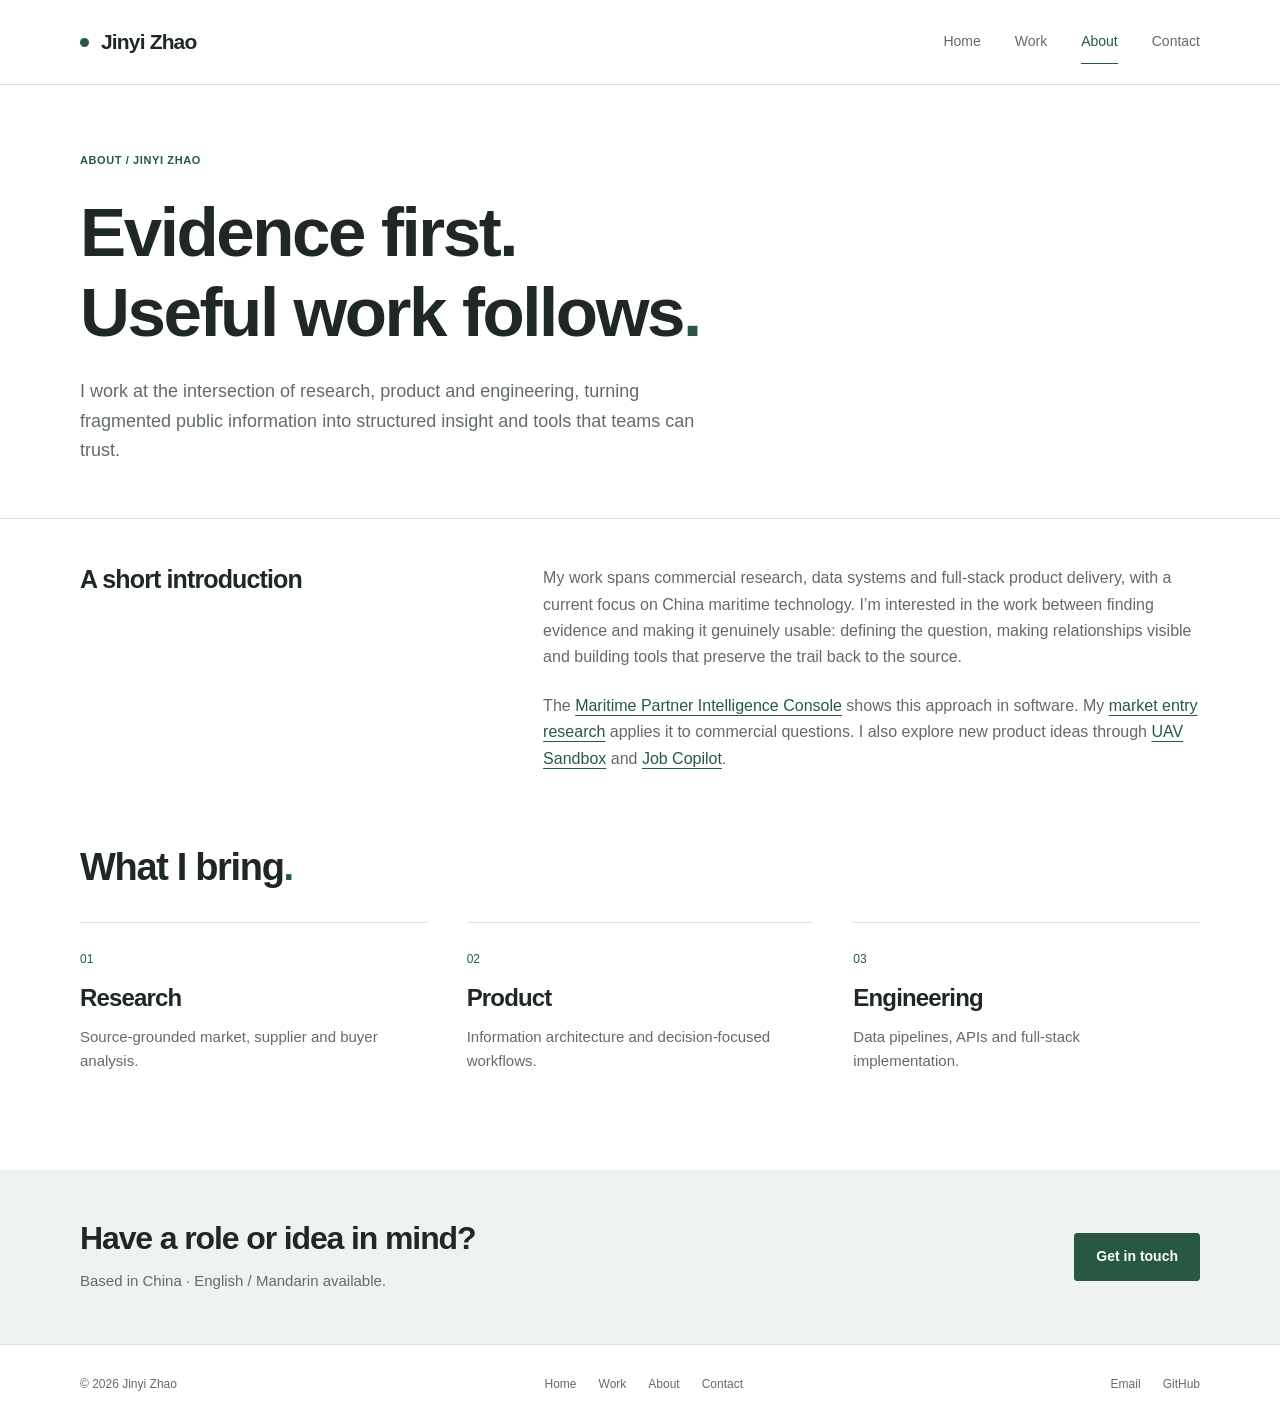
==== commit e4f7708e: "Redesign portfolio with responsive editorial layout and versioned assets" ====
--- a/about/index.html
+++ b/about/index.html
@@ -7,7 +7,7 @@
   <meta property="og:title" content="About | Jinyi Zhao" /><meta property="og:description" content="Research, product and engineering shaped by an evidence-first approach." />
   <meta property="og:url" content="https://www.maritimedroneintel.com/about/" /><link rel="canonical" href="https://www.maritimedroneintel.com/about/" />
   <title>About | Jinyi Zhao</title><link rel="icon" href="/assets/favicon.svg" type="image/svg+xml" />
-  <link rel="stylesheet" href="/styles.css" /><script src="/script.js" defer></script>
+  <link rel="stylesheet" href="/assets/site-20260927.css" /><script src="/assets/site-20260927.js" defer></script>
 </head>
 <body class="portfolio-site about-page">
   <a class="skip-link" href="#main">Skip to content</a>
--- a/assets/site-20260927.css
+++ b/assets/site-20260927.css
@@ -0,0 +1,14 @@
+/* A self-contained, versioned portfolio system. No legacy cascade on core pages. */
+:root{--ink:#202823;--muted:#626c65;--accent:#285844;--paper:#fff;--rule:#dce2dd;--soft:#eef3ef;--shell:1120px;--pad:32px}
+*{box-sizing:border-box}html{scroll-behavior:smooth;scroll-padding-top:110px}body{margin:0;background:var(--paper);color:var(--ink);font:16px/1.65 Arial,Helvetica,sans-serif;-webkit-font-smoothing:antialiased}img{display:block;max-width:100%;height:auto}a{color:inherit;text-decoration:none}button{font:inherit}h1,h2,h3,p,dl,dd{margin:0}h1,h2,h3{line-height:1.15;letter-spacing:-.035em;font-weight:600}h1{font-size:clamp(42px,5.4vw,72px)}h2{font-size:clamp(29px,3vw,38px)}h3{font-size:26px}p{color:var(--muted)}.shell{width:min(calc(100% - var(--pad)*2),var(--shell));margin-inline:auto}a:focus-visible,button:focus-visible{outline:3px solid #548d70;outline-offset:5px}.skip-link{position:fixed;z-index:100;top:8px;left:16px;padding:10px 18px;background:white;transform:translateY(-150%)}.skip-link:focus{transform:none}
+.site-header,.site-header.is-scrolled,.site-header-solid,.site-header.menu-open{position:sticky;top:0;z-index:30;width:100%;background:rgba(255,255,255,.97);color:var(--ink);border-bottom:1px solid var(--rule);box-shadow:none;backdrop-filter:blur(12px)}.header-inner{min-height:84px;display:flex;align-items:center;justify-content:space-between;gap:24px}.brand,.personal-brand{display:inline-flex;align-items:center;gap:12px;text-transform:none;white-space:nowrap}.brand:before{content:"";width:9px;height:9px;background:var(--accent);border-radius:50%}.brand strong{font:600 21px/1.2 Arial,Helvetica,sans-serif;letter-spacing:-.04em}.brand span{display:none}.site-nav{display:flex;gap:34px;align-items:center;font-size:14px;font-weight:500}.site-nav a{padding:10px 0;border-bottom:1px solid transparent;color:var(--muted)}.site-nav a:hover,.site-nav a[aria-current=page]{color:var(--accent);border-color:var(--accent)}.menu-toggle,.header-cta{display:none}.portfolio-site{padding-top:0}.button{display:inline-flex;align-items:center;justify-content:center;gap:22px;min-height:48px;padding:12px 21px;border:1px solid var(--accent);border-radius:3px;font-size:14px;font-weight:600;line-height:1.4;transition:background .18s,color .18s}.button-primary{background:var(--accent);color:#fff}.button-primary:hover{background:#183e2d}.button-secondary,.button-outline{background:transparent;color:var(--accent)}.button-secondary:hover,.button-outline:hover{background:var(--soft)}.text-link{display:inline-flex;align-items:center;gap:12px;align-self:flex-start;color:var(--accent);font-size:14px;font-weight:600;line-height:1.6;border-bottom:1px solid #789483;padding-bottom:3px}.text-link:after{content:"↗";font-size:17px}.text-link:hover{border-color:var(--accent)}.period{color:var(--accent)}
+.editorial-hero{padding:76px 0 0}.editorial-hero-inner{display:grid;grid-template-columns:1.25fr 1fr;gap:42px 64px;padding-bottom:34px;border-bottom:1px solid var(--rule)}.editorial-hero h1{font-size:clamp(48px,5.3vw,72px);letter-spacing:-.055em;line-height:1.07}.editorial-hero h1 em{font-family:Georgia,serif;font-weight:400;color:var(--accent);letter-spacing:-.045em}.hero-introduction{align-self:end;padding-bottom:3px}.hero-introduction p{font-size:17px;line-height:1.7;max-width:460px}.hero-actions{display:flex;flex-wrap:wrap;align-items:center;gap:24px;margin-top:25px}.hero-actions .text-link{align-self:center}.hero-location{grid-column:1/-1;font-size:12px;margin-top:12px}.editorial-section{padding:70px 0}.home-work{padding-top:42px;padding-bottom:0}.editorial-section-head{display:flex;align-items:end;justify-content:space-between;gap:30px;margin-bottom:32px}.editorial-section-head>p{max-width:380px;font-size:15px}.home-feature{display:grid;grid-template-columns:1.45fr 1fr;gap:40px;align-items:center;padding-bottom:36px}.home-feature-image,.work-feature-media{display:flex;align-items:center;justify-content:center;background:var(--soft);padding:24px;border-radius:5px;overflow:hidden}.home-feature-image img,.work-feature-media img{width:100%;height:auto;object-fit:contain;border-radius:3px;box-shadow:0 7px 22px #183e2d15}.home-feature-copy h3{font-size:30px;margin:14px 0}.home-feature-copy p{font-size:15px;margin-bottom:24px}.project-number{display:block;font-size:11px;letter-spacing:.055em;text-transform:uppercase;color:var(--accent);font-weight:600}.editorial-project-list article{display:grid;grid-template-columns:160px 1fr auto;align-items:start;gap:32px;padding:30px 0;border-top:1px solid var(--rule)}.editorial-project-list h3{font-size:21px;letter-spacing:-.025em;margin-bottom:8px}.editorial-project-list p{font-size:14px;max-width:540px}.editorial-project-list .text-link{font-size:12px;margin-top:3px}.editorial-project-list .project-number{padding-top:5px}.capabilities-section{margin-top:24px}.editorial-capabilities{display:grid;grid-template-columns:repeat(3,1fr);gap:40px}.editorial-capabilities article{border-top:1px solid var(--rule);padding-top:22px}.editorial-capabilities article>span{font-size:12px;color:var(--accent)}.editorial-capabilities h3{font-size:24px;margin:13px 0}.editorial-capabilities p{font-size:15px;max-width:310px}.editorial-contact{background:var(--soft);padding:50px 0;margin-top:26px}.editorial-contact>.shell{display:flex;justify-content:space-between;align-items:center;gap:36px}.editorial-contact h2{font-size:32px;margin-bottom:12px}.editorial-contact p{font-size:15px}.editorial-contact .button{flex-shrink:0}.site-footer{background:#fff;color:var(--muted);padding:30px 0;border-top:1px solid var(--rule)}.footer-inner{display:flex;align-items:center;justify-content:space-between;flex-wrap:wrap;gap:24px;font-size:12px}.footer-inner nav,.footer-contact-links{display:flex;flex-wrap:wrap;gap:22px}.footer-inner a:hover{color:var(--accent);text-decoration:underline}
+.editorial-page-intro{padding:66px 0 52px}.editorial-page-intro h1{max-width:850px}.editorial-page-intro p{max-width:650px;font-size:18px;margin-top:25px}.page-intro-grid{display:grid;grid-template-columns:1.4fr 1fr;gap:80px;align-items:center}.work-jump{display:grid;gap:0}.work-jump a{display:flex;gap:22px;border-bottom:1px solid var(--rule);padding:10px 0;font-size:13px}.work-jump span{color:var(--accent);font-size:11px}.work-jump a:hover{color:var(--accent)}.work-content{padding-bottom:36px}.work-feature{border-top:1px solid var(--rule);padding:44px 0 54px;display:grid;grid-template-columns:1fr 1.1fr;gap:55px;align-items:start;scroll-margin-top:100px}.work-feature h2{font-size:36px;margin:15px 0 21px}.work-feature-copy>p{font-size:15px}.work-feature-media{position:sticky;top:112px;padding:20px}.editorial-facts{display:grid;gap:15px;margin:25px 0}.editorial-facts>div{display:grid;grid-template-columns:95px 1fr;gap:16px;font-size:13px}.editorial-facts dt{color:var(--ink);font-weight:600}.editorial-facts dd{color:var(--muted);margin:0}.work-entry{display:grid;grid-template-columns:200px 1fr;gap:55px;padding:40px 0;border-top:1px solid var(--rule);scroll-margin-top:100px}.work-entry .project-number{padding-top:6px}.work-entry h2{font-size:29px;margin-bottom:18px;max-width:620px}.work-entry p{font-size:15px;max-width:700px}.work-entry .entry-contribution{font-size:13px;margin-top:16px}.entry-links{display:flex;flex-wrap:wrap;gap:20px;margin-top:23px}.about-intro .project-number{margin-bottom:24px}.about-intro h1{max-width:820px}.about-story{border-top:1px solid var(--rule);padding:46px 0}.about-story-grid{display:grid;grid-template-columns:1fr 1.65fr;gap:65px}.about-story h2{font-size:25px}.about-story p+p{margin-top:22px}.about-story a,.contact-other p a{text-decoration:underline;text-underline-offset:4px;color:var(--accent)}.about-practice{padding-top:28px}.contact-intro-new h1{max-width:760px}.contact-direct{display:inline-block;font-size:clamp(19px,3vw,32px);color:var(--accent);border-bottom:1px solid var(--accent);margin-top:32px;overflow-wrap:anywhere;line-height:1.6}.editorial-page-intro .contact-location{font-size:13px;margin-top:18px}.contact-choices{padding:15px 0 48px}.contact-choices h2{font-size:25px}.contact-choice-grid{display:grid;grid-template-columns:1fr 1fr;gap:24px}.intent-card{display:flex;flex-direction:column;padding:30px;border:1px solid var(--rule);border-radius:4px;transition:background .2s,border-color .2s}.intent-card:hover,.intent-card:focus-visible{background:var(--soft);border-color:#769b82}.intent-card h3{margin:22px 0 12px;font-size:25px}.intent-card p{font-size:15px;flex-grow:1}.intent-action{color:var(--accent);font-size:14px;font-weight:600;margin-top:28px}.intent-action:after{content:" ↗"}.contact-other>.shell{border-top:1px solid var(--rule);padding-top:32px;display:flex;align-items:center;justify-content:space-between;gap:40px}.contact-other h2{font-size:23px;margin-bottom:12px}.contact-other p{max-width:650px;font-size:14px}.contact-other .text-link{flex-shrink:0}.contact-social-strip{padding:40px 0 50px}.contact-social-strip>.shell,.contact-social-strip .shell>div{display:flex;gap:25px;font-size:14px}.contact-social-strip a{color:var(--accent);text-decoration:underline;text-underline-offset:5px}
+/* Legacy research and case-study content keeps its structure, with the same shell. */
+.interior-page{padding-top:0!important}.interior-page h1,.interior-page h2,.interior-page h3{font-family:Arial,Helvetica,sans-serif;color:var(--ink);font-weight:600}.interior-page .case-hero,.interior-page .interior-hero{background:#fff;color:var(--ink);padding:62px 0 48px;min-height:0}.interior-page .case-hero h1{font-size:clamp(36px,4.7vw,60px);max-width:900px}.interior-page .case-hero p,.interior-page .interior-hero p{color:var(--muted)}.interior-page .case-hero dl{margin-top:34px;max-width:none}.interior-page .case-hero dt{color:var(--accent)}.interior-page .case-hero dd{color:var(--muted);font-size:14px}.interior-page .case-visual{padding:42px 0;background:var(--soft)}.interior-page .case-visual-grid{grid-template-columns:.8fr 1.2fr;gap:40px}.interior-page .case-visual-frame{padding:12px;box-shadow:none}.interior-page .case-visual-frame img{width:100%;height:auto;max-height:420px;object-fit:contain}.interior-page .case-visual h2{font-size:29px}.interior-page .section{padding:56px 0}.interior-page .section h2{font-size:34px}.interior-page .section h3{font-size:23px}.interior-page .dual-cta{background:var(--soft);color:var(--ink)}.interior-page .dual-cta p{color:var(--muted)}.interior-page .dual-cta a,.interior-page .eyebrow{color:var(--accent)}.interior-page .dual-cta h2{color:var(--ink);font-size:32px}.interior-page .case-boundary{background:#fff}.interior-page .case-boundary h2{font-size:27px}
+@media(min-width:1600px){:root{--shell:1200px}.editorial-hero h1{font-size:76px}}
+@media(max-width:1000px){.editorial-hero-inner{gap:36px;grid-template-columns:1.2fr 1fr}.editorial-hero h1{font-size:56px}.hero-introduction p{font-size:15px}.home-feature{gap:28px}.home-feature-copy h3{font-size:26px}.editorial-project-list article{grid-template-columns:130px 1fr;gap:20px}.editorial-project-list .text-link{grid-column:2}.page-intro-grid{gap:40px}.work-feature{gap:30px}.work-feature h2{font-size:30px}.work-entry{grid-template-columns:160px 1fr;gap:35px}}
+@media(max-width:760px){:root{--pad:24px}.header-inner{min-height:72px}.editorial-hero{padding-top:44px}.editorial-hero-inner{grid-template-columns:1fr;gap:26px}.editorial-hero h1{font-size:clamp(44px,8vw,64px);max-width:600px}.hero-introduction p{font-size:16px;max-width:560px}.hero-location{margin-top:4px}.home-feature{grid-template-columns:1fr;gap:25px}.home-feature-image{padding:20px}.home-feature-copy{max-width:570px}.editorial-section{padding:48px 0}.home-work{padding-top:34px;padding-bottom:0}.editorial-section-head{align-items:start;gap:22px}.editorial-section-head>p{max-width:280px}.editorial-section-head h2{font-size:29px}.editorial-capabilities{gap:25px}.editorial-capabilities h3{font-size:21px}.editorial-contact>.shell{align-items:start;flex-direction:column;gap:24px}.editorial-contact h2{font-size:28px}.editorial-page-intro{padding:44px 0 38px}.page-intro-grid,.work-feature,.about-story-grid{grid-template-columns:1fr;gap:30px}.work-jump{grid-template-columns:1fr 1fr;gap:0 25px}.work-feature-media{position:static;grid-row:1}.work-feature{padding-top:28px}.work-feature h2{max-width:550px}.work-entry{grid-template-columns:1fr;gap:14px}.work-entry h2{font-size:27px}.about-story{padding:35px 0}.contact-choice-grid{gap:18px}.intent-card{padding:23px}.contact-other>.shell{align-items:start;flex-direction:column;gap:22px}.interior-page .case-visual-grid{grid-template-columns:1fr}.interior-page .case-visual-frame{grid-row:1}.interior-page .case-hero dl{grid-template-columns:1fr}.interior-page .case-hero dl>div{padding:15px 0;border-right:0;border-bottom:1px solid var(--rule)}}
+@media(max-width:540px){:root{--pad:22px}.brand strong{font-size:20px}.menu-toggle{display:inline-flex;align-items:center;gap:10px;border:1px solid var(--rule);border-radius:3px;background:#fff;color:var(--ink);padding:8px 12px;font-size:13px;min-height:44px}.menu-lines{display:grid;gap:5px}.menu-lines i{width:14px;height:1px;background:currentColor}.site-nav{display:none;position:absolute;top:100%;left:0;right:0;background:#fff;border-bottom:1px solid var(--rule);padding:14px 22px 22px;gap:0;box-shadow:0 10px 15px #20282308}.site-nav[data-open=true]{display:grid}.site-nav a{padding:12px 4px}.editorial-hero h1{font-size:clamp(39px,9.8vw,53px)}.editorial-hero-inner{padding-bottom:28px}.hero-actions{gap:20px}.editorial-section-head{flex-wrap:wrap;gap:14px;margin-bottom:24px}.editorial-section-head .text-link{font-size:12px}.home-feature-image{padding:12px}.home-feature-copy h3{font-size:27px}.editorial-project-list article{grid-template-columns:1fr;gap:11px;padding:25px 0}.editorial-project-list .text-link{grid-column:auto}.editorial-project-list h3{font-size:22px}.editorial-capabilities{grid-template-columns:1fr;gap:28px}.editorial-capabilities p{max-width:none}.capabilities-section{margin-top:0}.editorial-contact{margin-top:0;padding:35px 0}.footer-inner{display:grid;gap:18px}.footer-inner nav{gap:24px}.editorial-page-intro h1{font-size:42px}.editorial-page-intro p{font-size:16px}.work-jump{grid-template-columns:1fr}.work-feature-media{padding:12px}.editorial-facts>div{grid-template-columns:1fr;gap:2px}.contact-choice-grid{grid-template-columns:1fr}.contact-direct{font-size:clamp(17px,5vw,24px)}.interior-page .case-hero,.interior-page .interior-hero{padding:38px 0}.interior-page .section h2{font-size:29px}}
+.site-header .header-cta{display:none}.interior-page main{padding-top:0}.interior-page .case-hero .shell{padding-block:0}
+@media(prefers-reduced-motion:reduce){html{scroll-behavior:auto}*,*:before,*:after{transition:none!important}}
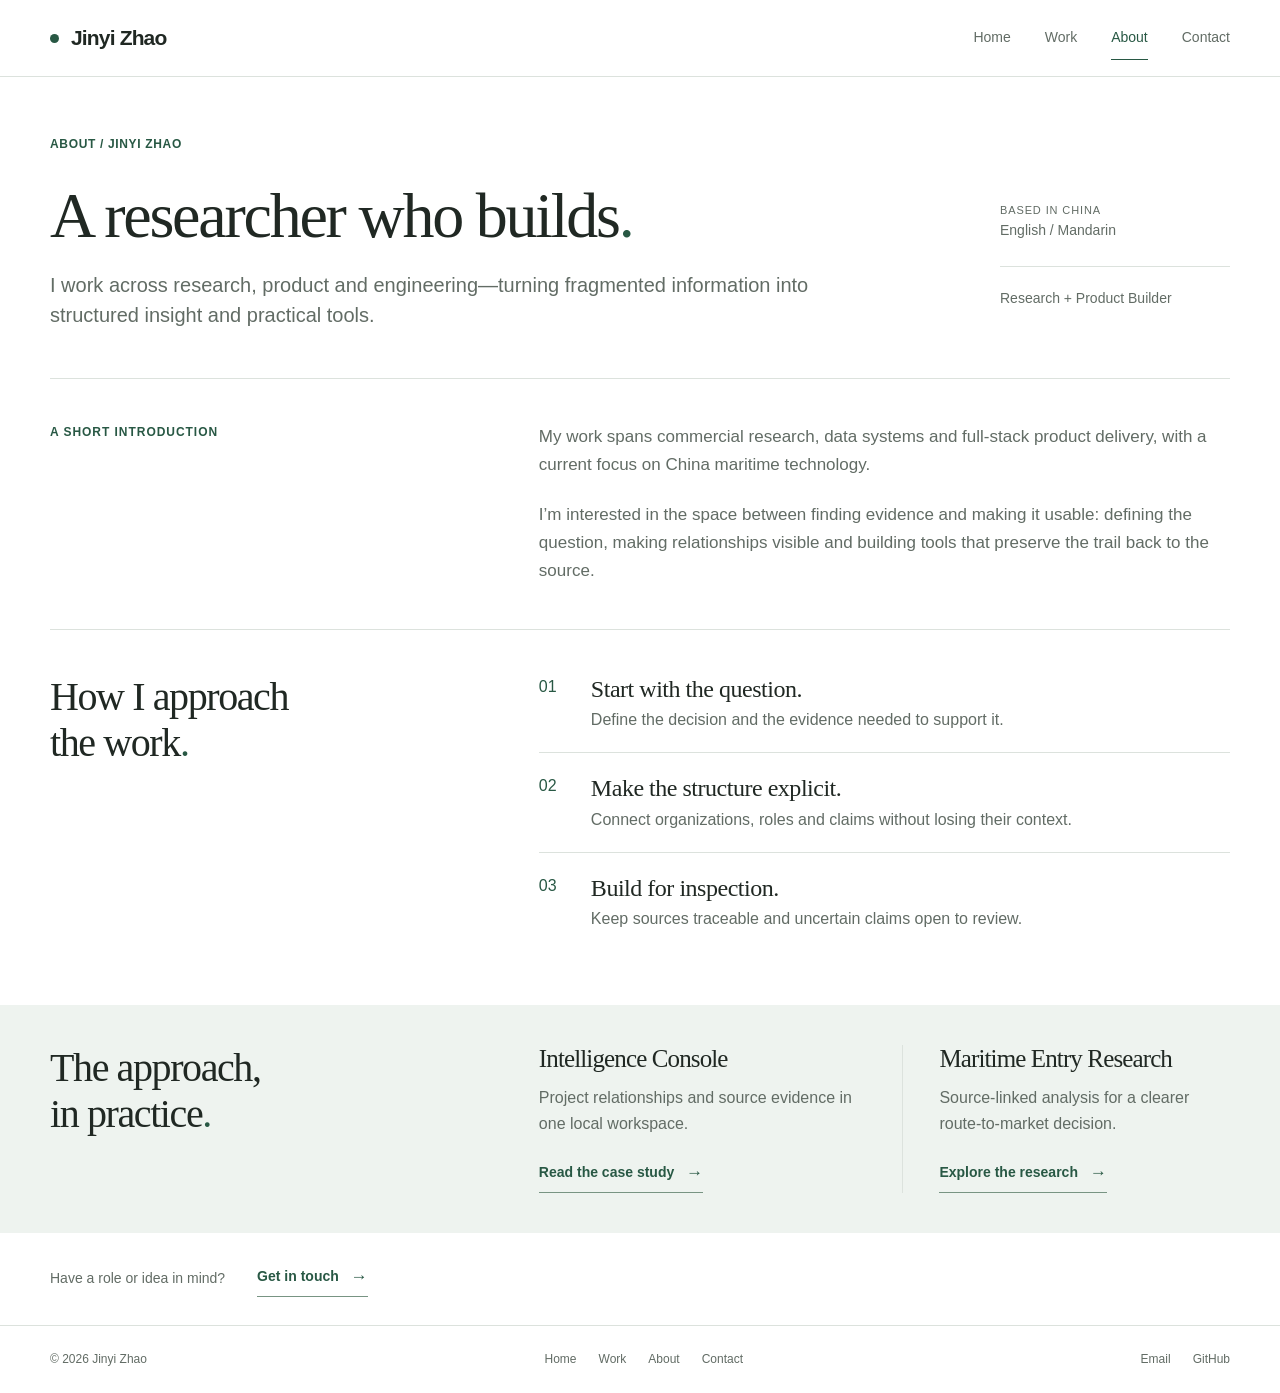
==== commit 79a30ba7: "Publish refined editorial portfolio and approved project covers" ====
--- a/about/index.html
+++ b/about/index.html
@@ -7,7 +7,7 @@
   <meta property="og:title" content="About | Jinyi Zhao" /><meta property="og:description" content="Research, product and engineering shaped by an evidence-first approach." />
   <meta property="og:url" content="https://www.maritimedroneintel.com/about/" /><link rel="canonical" href="https://www.maritimedroneintel.com/about/" />
   <title>About | Jinyi Zhao</title><link rel="icon" href="/assets/favicon.svg" type="image/svg+xml" />
-  <link rel="stylesheet" href="/assets/site-20260927.css" /><script src="/assets/site-20260927.js" defer></script>
+  <link rel="stylesheet" href="/assets/site-20260927-v4.css" /><script src="/assets/site-20260927.js" defer></script>
 </head>
 <body class="portfolio-site about-page">
   <a class="skip-link" href="#main">Skip to content</a>
@@ -17,10 +17,11 @@
     <nav class="site-nav" id="site-nav" aria-label="Primary navigation"><a href="/">Home</a><a href="/work/">Work</a><a href="/about/" aria-current="page">About</a><a href="/contact/">Contact</a></nav>
   </div></header>
   <main id="main">
-    <section class="editorial-page-intro about-intro"><div class="shell"><span class="project-number">About / Jinyi Zhao</span><h1>Evidence first.<br />Useful work follows<span class="period">.</span></h1><p>I work at the intersection of research, product and engineering, turning fragmented public information into structured insight and tools that teams can trust.</p></div></section>
-    <section class="editorial-section about-story"><div class="shell about-story-grid"><h2>A short introduction</h2><div><p>My work spans commercial research, data systems and full-stack product delivery, with a current focus on China maritime technology. I’m interested in the work between finding evidence and making it genuinely usable: defining the question, making relationships visible and building tools that preserve the trail back to the source.</p><p>The <a href="/work/partner-intelligence/">Maritime Partner Intelligence Console</a> shows this approach in software. My <a href="/work/#market-entry">market entry research</a> applies it to commercial questions. I also explore new product ideas through <a href="/work/#uav-sandbox">UAV Sandbox</a> and <a href="/work/#job-copilot">Job Copilot</a>.</p></div></div></section>
-    <section class="editorial-section about-practice"><div class="shell"><div class="editorial-section-head"><h2>What I bring<span class="period">.</span></h2></div><div class="editorial-capabilities"><article><span>01</span><h3>Research</h3><p>Source-grounded market, supplier and buyer analysis.</p></article><article><span>02</span><h3>Product</h3><p>Information architecture and decision-focused workflows.</p></article><article><span>03</span><h3>Engineering</h3><p>Data pipelines, APIs and full-stack implementation.</p></article></div></div></section>
-    <section class="editorial-contact"><div class="shell"><div><h2>Have a role or idea in mind?</h2><p>Based in China · English / Mandarin available.</p></div><a class="button button-primary" href="/contact/">Get in touch</a></div></section>
+    <section class="editorial-page-intro about-intro"><div class="shell"><span class="project-number">About / Jinyi Zhao</span><h1>A researcher who builds<span class="period">.</span></h1><p class="about-lead">I work across research, product and engineering—turning fragmented information into structured insight and practical tools.</p><aside class="about-margin"><span class="location-label">BASED IN CHINA</span><span>English / Mandarin</span><span class="profession">Research + Product Builder</span></aside></div></section>
+    <section class="editorial-section about-story"><div class="shell about-story-grid"><h2>A short introduction</h2><div><p>My work spans commercial research, data systems and full-stack product delivery, with a current focus on China maritime technology.</p><p>I’m interested in the space between finding evidence and making it usable: defining the question, making relationships visible and building tools that preserve the trail back to the source.</p></div></div></section>
+    <section class="about-approach"><div class="shell approach-grid"><h2>How I approach the work<span class="period">.</span></h2><ol class="approach-list"><li><div><h3>Start with the question.</h3><p>Define the decision and the evidence needed to support it.</p></div></li><li><div><h3>Make the structure explicit.</h3><p>Connect organizations, roles and claims without losing their context.</p></div></li><li><div><h3>Build for inspection.</h3><p>Keep sources traceable and uncertain claims open to review.</p></div></li></ol></div></section>
+    <section class="practice-examples"><div class="shell"><h2>The approach,<br />in practice<span class="period">.</span></h2><div class="practice-links"><article><h3>Intelligence Console</h3><p>Project relationships and source evidence in one local workspace.</p><a class="text-link" href="/work/partner-intelligence/">Read the case study</a></article><article><h3>Maritime Entry Research</h3><p>Source-linked analysis for a clearer route-to-market decision.</p><a class="text-link" href="/work/#market-entry">Explore the research</a></article></div></div></section>
+    <section class="quiet-contact"><div class="shell"><p>Have a role or idea in mind?</p><a class="text-link" href="/contact/">Get in touch</a></div></section>
   </main>
   <footer class="site-footer"><div class="shell footer-inner"><p>© 2026 Jinyi Zhao</p><nav aria-label="Footer navigation"><a href="/">Home</a><a href="/work/">Work</a><a href="/about/">About</a><a href="/contact/">Contact</a></nav><div class="footer-contact-links"><a href="mailto:jinyi@maritimedroneintel.com">Email</a><a href="https://github.com/Xieyizhou" target="_blank" rel="noreferrer">GitHub</a></div></div></footer>
 </body>
--- a/assets/site-20260927-v4.css
+++ b/assets/site-20260927-v4.css
@@ -0,0 +1,166 @@
+/* Version 2: self-contained portfolio system, including tablet refinement. */
+:root{--ink:#202823;--muted:#626c65;--accent:#285844;--paper:#fff;--rule:#dce2dd;--soft:#eef3ef;--shell:1120px;--pad:32px}
+*{box-sizing:border-box}html{scroll-behavior:smooth;scroll-padding-top:110px}body{margin:0;background:var(--paper);color:var(--ink);font:16px/1.65 Arial,Helvetica,sans-serif;-webkit-font-smoothing:antialiased}img{display:block;max-width:100%;height:auto}a{color:inherit;text-decoration:none}button{font:inherit}h1,h2,h3,p,dl,dd{margin:0}h1,h2,h3{line-height:1.15;letter-spacing:-.035em;font-weight:600}h1{font-size:clamp(42px,5.4vw,72px)}h2{font-size:clamp(29px,3vw,38px)}h3{font-size:26px}p{color:var(--muted)}.shell{width:min(calc(100% - var(--pad)*2),var(--shell));margin-inline:auto}a:focus-visible,button:focus-visible{outline:3px solid #548d70;outline-offset:5px}.skip-link{position:fixed;z-index:100;top:8px;left:16px;padding:10px 18px;background:white;transform:translateY(-150%)}.skip-link:focus{transform:none}
+.site-header,.site-header.is-scrolled,.site-header-solid,.site-header.menu-open{position:sticky;top:0;z-index:30;width:100%;background:rgba(255,255,255,.97);color:var(--ink);border-bottom:1px solid var(--rule);box-shadow:none;backdrop-filter:blur(12px)}.header-inner{min-height:84px;display:flex;align-items:center;justify-content:space-between;gap:24px}.brand,.personal-brand{display:inline-flex;align-items:center;gap:12px;text-transform:none;white-space:nowrap}.brand:before{content:"";width:9px;height:9px;background:var(--accent);border-radius:50%}.brand strong{font:600 21px/1.2 Arial,Helvetica,sans-serif;letter-spacing:-.04em}.brand span{display:none}.site-nav{display:flex;gap:34px;align-items:center;font-size:14px;font-weight:500}.site-nav a{padding:10px 0;border-bottom:1px solid transparent;color:var(--muted)}.site-nav a:hover,.site-nav a[aria-current=page]{color:var(--accent);border-color:var(--accent)}.menu-toggle,.header-cta{display:none}.portfolio-site{padding-top:0}.button{display:inline-flex;align-items:center;justify-content:center;gap:22px;min-height:48px;padding:12px 21px;border:1px solid var(--accent);border-radius:3px;font-size:14px;font-weight:600;line-height:1.4;transition:background .18s,color .18s}.button-primary{background:var(--accent);color:#fff}.button-primary:hover{background:#183e2d}.button-secondary,.button-outline{background:transparent;color:var(--accent)}.button-secondary:hover,.button-outline:hover{background:var(--soft)}.text-link{display:inline-flex;align-items:center;gap:12px;align-self:flex-start;color:var(--accent);font-size:14px;font-weight:600;line-height:1.6;border-bottom:1px solid #789483;padding-bottom:3px}.text-link:after{content:"↗";font-size:17px}.text-link:hover{border-color:var(--accent)}.period{color:var(--accent)}
+.editorial-hero{padding:76px 0 0}.editorial-hero-inner{display:grid;grid-template-columns:1.25fr 1fr;gap:42px 64px;padding-bottom:34px;border-bottom:1px solid var(--rule)}.editorial-hero h1{font-size:clamp(48px,5.3vw,72px);letter-spacing:-.055em;line-height:1.07}.editorial-hero h1 em{font-family:Georgia,serif;font-weight:400;color:var(--accent);letter-spacing:-.045em}.hero-introduction{align-self:end;padding-bottom:3px}.hero-introduction p{font-size:17px;line-height:1.7;max-width:460px}.hero-actions{display:flex;flex-wrap:wrap;align-items:center;gap:24px;margin-top:25px}.hero-actions .text-link{align-self:center}.hero-location{grid-column:1/-1;font-size:12px;margin-top:12px}.editorial-section{padding:70px 0}.home-work{padding-top:42px;padding-bottom:0}.editorial-section-head{display:flex;align-items:end;justify-content:space-between;gap:30px;margin-bottom:32px}.editorial-section-head>p{max-width:380px;font-size:15px}.home-feature{display:grid;grid-template-columns:1.45fr 1fr;gap:40px;align-items:center;padding-bottom:36px}.home-feature-image,.work-feature-media{display:flex;align-items:center;justify-content:center;background:var(--soft);padding:24px;border-radius:5px;overflow:hidden}.home-feature-image img,.work-feature-media img{width:100%;height:auto;object-fit:contain;border-radius:3px;box-shadow:0 7px 22px #183e2d15}.home-feature-copy h3{font-size:30px;margin:14px 0}.home-feature-copy p{font-size:15px;margin-bottom:24px}.project-number{display:block;font-size:11px;letter-spacing:.055em;text-transform:uppercase;color:var(--accent);font-weight:600}.editorial-project-list article{display:grid;grid-template-columns:160px 1fr auto;align-items:start;gap:32px;padding:30px 0;border-top:1px solid var(--rule)}.editorial-project-list h3{font-size:21px;letter-spacing:-.025em;margin-bottom:8px}.editorial-project-list p{font-size:14px;max-width:540px}.editorial-project-list .text-link{font-size:12px;margin-top:3px}.editorial-project-list .project-number{padding-top:5px}.capabilities-section{margin-top:24px}.editorial-capabilities{display:grid;grid-template-columns:repeat(3,1fr);gap:40px}.editorial-capabilities article{border-top:1px solid var(--rule);padding-top:22px}.editorial-capabilities article>span{font-size:12px;color:var(--accent)}.editorial-capabilities h3{font-size:24px;margin:13px 0}.editorial-capabilities p{font-size:15px;max-width:310px}.editorial-contact{background:var(--soft);padding:50px 0;margin-top:26px}.editorial-contact>.shell{display:flex;justify-content:space-between;align-items:center;gap:36px}.editorial-contact h2{font-size:32px;margin-bottom:12px}.editorial-contact p{font-size:15px}.editorial-contact .button{flex-shrink:0}.site-footer{background:#fff;color:var(--muted);padding:30px 0;border-top:1px solid var(--rule)}.footer-inner{display:flex;align-items:center;justify-content:space-between;flex-wrap:wrap;gap:24px;font-size:12px}.footer-inner nav,.footer-contact-links{display:flex;flex-wrap:wrap;gap:22px}.footer-inner a:hover{color:var(--accent);text-decoration:underline}
+.editorial-page-intro{padding:66px 0 52px}.editorial-page-intro h1{max-width:850px}.editorial-page-intro p{max-width:650px;font-size:18px;margin-top:25px}.page-intro-grid{display:grid;grid-template-columns:1.4fr 1fr;gap:80px;align-items:center}.work-jump{display:grid;gap:0}.work-jump a{display:flex;gap:22px;border-bottom:1px solid var(--rule);padding:10px 0;font-size:13px}.work-jump span{color:var(--accent);font-size:11px}.work-jump a:hover{color:var(--accent)}.work-content{padding-bottom:36px}.work-feature{border-top:1px solid var(--rule);padding:44px 0 54px;display:grid;grid-template-columns:1fr 1.1fr;gap:55px;align-items:start;scroll-margin-top:100px}.work-feature h2{font-size:36px;margin:15px 0 21px}.work-feature-copy>p{font-size:15px}.work-feature-media{position:sticky;top:112px;padding:20px}.editorial-facts{display:grid;gap:15px;margin:25px 0}.editorial-facts>div{display:grid;grid-template-columns:95px 1fr;gap:16px;font-size:13px}.editorial-facts dt{color:var(--ink);font-weight:600}.editorial-facts dd{color:var(--muted);margin:0}.work-entry{display:grid;grid-template-columns:200px 1fr;gap:55px;padding:40px 0;border-top:1px solid var(--rule);scroll-margin-top:100px}.work-entry .project-number{padding-top:6px}.work-entry h2{font-size:29px;margin-bottom:18px;max-width:620px}.work-entry p{font-size:15px;max-width:700px}.work-entry .entry-contribution{font-size:13px;margin-top:16px}.entry-links{display:flex;flex-wrap:wrap;gap:20px;margin-top:23px}.about-intro .project-number{margin-bottom:24px}.about-intro h1{max-width:820px}.about-story{border-top:1px solid var(--rule);padding:46px 0}.about-story-grid{display:grid;grid-template-columns:1fr 1.65fr;gap:65px}.about-story h2{font-size:25px}.about-story p+p{margin-top:22px}.about-story a,.contact-other p a{text-decoration:underline;text-underline-offset:4px;color:var(--accent)}.about-practice{padding-top:28px}.contact-intro-new h1{max-width:760px}.contact-direct{display:inline-block;font-size:clamp(19px,3vw,32px);color:var(--accent);border-bottom:1px solid var(--accent);margin-top:32px;overflow-wrap:anywhere;line-height:1.6}.editorial-page-intro .contact-location{font-size:13px;margin-top:18px}.contact-choices{padding:15px 0 48px}.contact-choices h2{font-size:25px}.contact-choice-grid{display:grid;grid-template-columns:1fr 1fr;gap:24px}.intent-card{display:flex;flex-direction:column;padding:30px;border:1px solid var(--rule);border-radius:4px;transition:background .2s,border-color .2s}.intent-card:hover,.intent-card:focus-visible{background:var(--soft);border-color:#769b82}.intent-card h3{margin:22px 0 12px;font-size:25px}.intent-card p{font-size:15px;flex-grow:1}.intent-action{color:var(--accent);font-size:14px;font-weight:600;margin-top:28px}.intent-action:after{content:" ↗"}.contact-other>.shell{border-top:1px solid var(--rule);padding-top:32px;display:flex;align-items:center;justify-content:space-between;gap:40px}.contact-other h2{font-size:23px;margin-bottom:12px}.contact-other p{max-width:650px;font-size:14px}.contact-other .text-link{flex-shrink:0}.contact-social-strip{padding:40px 0 50px}.contact-social-strip>.shell,.contact-social-strip .shell>div{display:flex;gap:25px;font-size:14px}.contact-social-strip a{color:var(--accent);text-decoration:underline;text-underline-offset:5px}
+/* Legacy research and case-study content keeps its structure, with the same shell. */
+.interior-page{padding-top:0!important}.interior-page h1,.interior-page h2,.interior-page h3{font-family:Arial,Helvetica,sans-serif;color:var(--ink);font-weight:600}.interior-page .case-hero,.interior-page .interior-hero{background:#fff;color:var(--ink);padding:62px 0 48px;min-height:0}.interior-page .case-hero h1{font-size:clamp(36px,4.7vw,60px);max-width:900px}.interior-page .case-hero p,.interior-page .interior-hero p{color:var(--muted)}.interior-page .case-hero dl{margin-top:34px;max-width:none}.interior-page .case-hero dt{color:var(--accent)}.interior-page .case-hero dd{color:var(--muted);font-size:14px}.interior-page .case-visual{padding:42px 0;background:var(--soft)}.interior-page .case-visual-grid{grid-template-columns:.8fr 1.2fr;gap:40px}.interior-page .case-visual-frame{padding:12px;box-shadow:none}.interior-page .case-visual-frame img{width:100%;height:auto;max-height:420px;object-fit:contain}.interior-page .case-visual h2{font-size:29px}.interior-page .section{padding:56px 0}.interior-page .section h2{font-size:34px}.interior-page .section h3{font-size:23px}.interior-page .dual-cta{background:var(--soft);color:var(--ink)}.interior-page .dual-cta p{color:var(--muted)}.interior-page .dual-cta a,.interior-page .eyebrow{color:var(--accent)}.interior-page .dual-cta h2{color:var(--ink);font-size:32px}.interior-page .case-boundary{background:#fff}.interior-page .case-boundary h2{font-size:27px}
+@media(min-width:1600px){:root{--shell:1200px}.editorial-hero h1{font-size:76px}}
+@media(max-width:1000px){.editorial-hero-inner{gap:36px;grid-template-columns:1.2fr 1fr}.editorial-hero h1{font-size:56px}.hero-introduction p{font-size:15px}.home-feature{gap:28px}.home-feature-copy h3{font-size:26px}.editorial-project-list article{grid-template-columns:130px 1fr;gap:20px}.editorial-project-list .text-link{grid-column:2}.page-intro-grid{gap:40px}.work-feature{gap:30px}.work-feature h2{font-size:30px}.work-entry{grid-template-columns:160px 1fr;gap:35px}}
+@media(max-width:760px){:root{--pad:24px}.header-inner{min-height:72px}.editorial-hero{padding-top:44px}.editorial-hero-inner{grid-template-columns:1fr;gap:26px}.editorial-hero h1{font-size:clamp(44px,8vw,64px);max-width:600px}.hero-introduction p{font-size:16px;max-width:560px}.hero-location{margin-top:4px}.home-feature{grid-template-columns:1fr;gap:25px}.home-feature-image{padding:20px}.home-feature-copy{max-width:570px}.editorial-section{padding:48px 0}.home-work{padding-top:34px;padding-bottom:0}.editorial-section-head{align-items:start;gap:22px}.editorial-section-head>p{max-width:280px}.editorial-section-head h2{font-size:29px}.editorial-capabilities{gap:25px}.editorial-capabilities h3{font-size:21px}.editorial-contact>.shell{align-items:start;flex-direction:column;gap:24px}.editorial-contact h2{font-size:28px}.editorial-page-intro{padding:44px 0 38px}.page-intro-grid,.work-feature,.about-story-grid{grid-template-columns:1fr;gap:30px}.work-jump{grid-template-columns:1fr 1fr;gap:0 25px}.work-feature-media{position:static;grid-row:1}.work-feature{padding-top:28px}.work-feature h2{max-width:550px}.work-entry{grid-template-columns:1fr;gap:14px}.work-entry h2{font-size:27px}.about-story{padding:35px 0}.contact-choice-grid{gap:18px}.intent-card{padding:23px}.contact-other>.shell{align-items:start;flex-direction:column;gap:22px}.interior-page .case-visual-grid{grid-template-columns:1fr}.interior-page .case-visual-frame{grid-row:1}.interior-page .case-hero dl{grid-template-columns:1fr}.interior-page .case-hero dl>div{padding:15px 0;border-right:0;border-bottom:1px solid var(--rule)}}
+@media(max-width:540px){:root{--pad:22px}.brand strong{font-size:20px}.menu-toggle{display:inline-flex;align-items:center;gap:10px;border:1px solid var(--rule);border-radius:3px;background:#fff;color:var(--ink);padding:8px 12px;font-size:13px;min-height:44px}.menu-lines{display:grid;gap:5px}.menu-lines i{width:14px;height:1px;background:currentColor}.site-nav{display:none;position:absolute;top:100%;left:0;right:0;background:#fff;border-bottom:1px solid var(--rule);padding:14px 22px 22px;gap:0;box-shadow:0 10px 15px #20282308}.site-nav[data-open=true]{display:grid}.site-nav a{padding:12px 4px}.editorial-hero h1{font-size:clamp(39px,9.8vw,53px)}.editorial-hero-inner{padding-bottom:28px}.hero-actions{gap:20px}.editorial-section-head{flex-wrap:wrap;gap:14px;margin-bottom:24px}.editorial-section-head .text-link{font-size:12px}.home-feature-image{padding:12px}.home-feature-copy h3{font-size:27px}.editorial-project-list article{grid-template-columns:1fr;gap:11px;padding:25px 0}.editorial-project-list .text-link{grid-column:auto}.editorial-project-list h3{font-size:22px}.editorial-capabilities{grid-template-columns:1fr;gap:28px}.editorial-capabilities p{max-width:none}.capabilities-section{margin-top:0}.editorial-contact{margin-top:0;padding:35px 0}.footer-inner{display:grid;gap:18px}.footer-inner nav{gap:24px}.editorial-page-intro h1{font-size:42px}.editorial-page-intro p{font-size:16px}.work-jump{grid-template-columns:1fr}.work-feature-media{padding:12px}.editorial-facts>div{grid-template-columns:1fr;gap:2px}.contact-choice-grid{grid-template-columns:1fr}.contact-direct{font-size:clamp(17px,5vw,24px)}.interior-page .case-hero,.interior-page .interior-hero{padding:38px 0}.interior-page .section h2{font-size:29px}}
+@media(min-width:761px) and (max-width:860px){.editorial-hero-inner{grid-template-columns:1fr;gap:28px}.editorial-hero h1{font-size:60px}.hero-introduction{max-width:570px}.hero-introduction p{max-width:none}.hero-location{margin-top:0}}
+.site-header .header-cta{display:none}.interior-page main{padding-top:0}.interior-page .case-hero .shell{padding-block:0}
+@media(prefers-reduced-motion:reduce){html{scroll-behavior:auto}*,*:before,*:after{transition:none!important}}
+/* Evidence-led refinement: retain the established white / forest palette. */
+.hero-identity{grid-column:1/-1;font-size:13px;font-weight:600;color:var(--accent);letter-spacing:.03em}
+.editorial-hero-inner{row-gap:28px}.hero-location{font-size:13px}
+.hero-introduction p{font-size:17px}.home-feature-copy .asset-note{font-size:12px;margin:14px 0 0}
+.project-number,.work-jump span{font-size:12px}
+.project-status,.inline-status{display:block;font-size:12px;letter-spacing:.015em;color:var(--muted);margin-top:8px}
+.home-feature-copy p,.editorial-project-list p,.editorial-capabilities p,.work-feature-copy>p,.work-entry p,.intent-card p,.editorial-contact p{font-size:16px}
+.editorial-facts>div,.work-entry .entry-contribution{font-size:14px}
+.editorial-capabilities .text-link{margin-top:20px}
+.text-link:after{content:"→"}.text-link[href^="http"]:after,.text-link[href$=".pdf"]:after,.text-link[href^="mailto:"]:after{content:"↗"}
+.text-link{min-height:36px}.site-nav a{min-height:44px}
+.workflow-note{display:block;padding:32px;border:1px solid var(--rule);position:static}
+.workflow-note h3{font-size:26px;margin:18px 0 24px}
+.workflow-note ol{list-style:none;padding:0;margin:0;counter-reset:steps}
+.workflow-note li{counter-increment:steps;border-top:1px solid var(--rule);padding:16px 0}
+.workflow-note li strong:before{content:"0" counter(steps) " / ";font-size:12px;color:var(--accent);margin-right:12px}
+.workflow-note p{font-size:16px;margin-top:6px}
+.brief-preview{margin:28px 0;background:var(--soft);padding:24px;display:grid;grid-template-columns:1fr;gap:16px;align-items:end}
+.brief-preview img{width:100%;border:1px solid var(--rule)}
+figcaption{font-size:13px;color:var(--muted);line-height:1.6}figcaption a{color:var(--accent);text-decoration:underline;text-underline-offset:4px}
+.case-intro .project-number{margin:30px 0 20px}.case-intro h1{max-width:900px}.case-intro> .shell>p{max-width:65ch}
+.case-summary{display:grid;grid-template-columns:repeat(3,1fr);gap:32px;border-top:1px solid var(--rule);padding-top:28px;margin-top:40px}
+.case-summary dt{font-size:13px;font-weight:600;color:var(--accent);margin-bottom:12px}.case-summary dd{font-size:16px;color:var(--muted)}
+.case-chapter{padding:60px 0;border-top:1px solid var(--rule)}.case-chapter h2{margin:15px 0 32px;max-width:700px}
+.chapter-grid{display:grid;grid-template-columns:1fr 1.35fr;gap:70px}.chapter-grid p+p{margin-top:22px}
+.scenario-section{background:var(--soft);scroll-margin-top:110px}.scenario-layout{display:grid;grid-template-columns:.9fr 1.1fr;gap:48px;align-items:start}
+.scenario-list{list-style:decimal-leading-zero;margin:0;padding-left:28px}.scenario-list li{padding:0 0 25px 12px}.scenario-list li::marker{color:var(--accent);font-size:13px}.scenario-list h3{font-size:23px;margin-bottom:12px}
+.console-demo{margin:0}.console-demo img{width:100%;height:auto;border-radius:4px}.console-demo figcaption{margin-top:14px}
+.chapter-grid .editorial-facts{padding-block:20px;border-block:1px solid var(--rule)}
+@media(max-width:860px){.work-feature,.chapter-grid,.scenario-layout{grid-template-columns:1fr}.work-feature-media{grid-row:auto}.case-summary{gap:22px}.chapter-grid{gap:0}.scenario-layout{gap:20px}.console-demo{max-width:660px}.work-feature{gap:30px}.home-feature{display:flex;flex-direction:column;align-items:stretch}.home-feature-copy{order:-1}}
+@media(max-width:540px){.case-summary{grid-template-columns:1fr;gap:24px}.case-chapter{padding:38px 0}.workflow-note{padding:24px}.brief-preview{grid-template-columns:1fr;padding:18px}.brief-preview img{max-width:280px;margin:auto}.hero-identity{font-size:12px}.editorial-project-list .text-link,.editorial-section-head .text-link{font-size:14px}.home-feature{display:flex;flex-direction:column;align-items:stretch}.home-feature-copy{order:-1}.editorial-facts>div,.work-entry .entry-contribution{font-size:16px}.text-link{min-height:44px}.case-intro h1{font-size:40px}}
+/* Approved editorial direction. Project artwork is reviewed separately. */
+:root{--shell:1180px}
+.portfolio-site h1,.portfolio-site h2,.portfolio-site h3{font-family:Georgia,'Times New Roman',serif;font-weight:400;letter-spacing:-.035em}
+.portfolio-site h1{font-size:clamp(42px,5vw,68px);line-height:1.08}
+.portfolio-site h2{line-height:1.15}
+.portfolio-site .header-inner{min-height:76px}
+.portfolio-site .editorial-hero-inner{display:flex;flex-direction:column;align-items:flex-start;gap:22px;position:relative;padding-bottom:46px}
+.portfolio-site .editorial-hero{padding-top:60px}
+.portfolio-site .hero-identity{font-size:12px;text-transform:uppercase;letter-spacing:.09em}
+.portfolio-site .editorial-hero h1{font-size:clamp(42px,5.1vw,70px);max-width:870px;line-height:1.08;letter-spacing:-.04em}
+.portfolio-site .editorial-hero h1 em{font:inherit;color:inherit}
+.portfolio-site .desktop-break{display:none}
+.portfolio-site .hero-introduction{align-self:auto;max-width:690px}
+.portfolio-site .hero-introduction p{max-width:650px;font-size:19px;line-height:1.55}
+.portfolio-site .hero-location{position:absolute;right:0;top:0;margin:0;font-size:12px}
+.portfolio-site .hero-actions{margin-top:26px}
+.portfolio-site .home-feature{grid-template-columns:.8fr 1.3fr;gap:48px}
+.portfolio-site .home-feature-copy{grid-column:1;grid-row:1}
+.portfolio-site .home-feature-image{grid-column:2;grid-row:1;border-radius:0;padding:28px}
+.portfolio-site .home-feature-copy h3{font-size:34px}
+.portfolio-site .editorial-page-intro{padding:58px 0 48px}
+.portfolio-site .about-intro>.shell{display:grid;grid-template-columns:1fr 230px;column-gap:70px}
+.portfolio-site .about-intro .project-number{grid-column:1/-1;margin-bottom:26px}
+.portfolio-site .about-intro h1{grid-column:1;max-width:900px}
+.portfolio-site .about-intro .about-lead{grid-column:1;max-width:760px;margin-top:20px;font-size:20px;line-height:1.5}
+.about-margin{grid-column:2;grid-row:2/4;align-self:center;color:var(--muted);font-size:14px}
+.about-margin span{display:block}.about-margin .location-label{font-size:11px;letter-spacing:.08em}
+.about-margin .profession{border-top:1px solid var(--rule);padding-top:20px;margin-top:24px}
+.portfolio-site .about-story{border:0;padding:0}
+.portfolio-site .about-story-grid{grid-template-columns:1fr 1.65fr;gap:70px;border-top:1px solid var(--rule);padding-block:44px}
+.portfolio-site .about-story h2{font-family:Arial,Helvetica,sans-serif;font-size:12px;letter-spacing:.08em;text-transform:uppercase;color:var(--accent);font-weight:600;line-height:1.6}
+.portfolio-site .about-story p{font-size:17px;line-height:1.65}
+.approach-grid{display:grid;grid-template-columns:1fr 1.65fr;gap:70px;border-top:1px solid var(--rule);padding-block:44px 54px}
+.approach-grid h2{font-size:40px;max-width:290px}
+.approach-list{list-style:none;padding:0;margin:0;counter-reset:approach}
+.approach-list li{counter-increment:approach;display:grid;grid-template-columns:52px 1fr;padding:20px 0;border-top:1px solid var(--rule)}
+.approach-list li:first-child{padding-top:0;border:0}
+.approach-list li:before{content:'0' counter(approach);color:var(--accent);font-size:16px}
+.portfolio-site .approach-list h3{font-size:24px;letter-spacing:-.02em;line-height:1.3}
+.approach-list p{font-size:16px;line-height:1.5;margin-top:3px}
+.practice-examples{background:var(--soft);padding:40px 0}
+.practice-examples>.shell{display:grid;grid-template-columns:1fr 1.65fr;gap:70px}
+.practice-examples h2{font-size:40px;max-width:300px}
+.practice-links{display:grid;grid-template-columns:1fr 1fr;gap:36px}
+.practice-links article+article{border-left:1px solid var(--rule);padding-left:36px}
+.portfolio-site .practice-links h3{font-size:25px;margin-bottom:12px}
+.practice-links p{font-size:16px;line-height:1.6;margin-bottom:20px}
+.quiet-contact{padding:28px 0}
+.quiet-contact>.shell{display:flex;gap:32px;align-items:center;flex-wrap:wrap}
+.quiet-contact p{font-size:14px}
+.portfolio-site .contact-intro-new>.shell{display:grid;grid-template-columns:1fr 240px;gap:70px}
+.contact-primary .project-number{margin-bottom:20px}
+.portfolio-site .contact-intro-new h1{max-width:690px}
+.portfolio-site .contact-intro-new p{max-width:670px;font-size:18px;margin-top:20px}
+.portfolio-site .contact-direct{font-size:clamp(22px,2.4vw,32px);margin-top:26px;line-height:1.45;overflow-wrap:normal;max-width:100%}
+.portfolio-site .contact-intro-new .contact-location{font-size:14px;margin-top:20px}
+.contact-elsewhere{border-left:1px solid var(--rule);padding-left:48px;align-self:center;display:flex;flex-direction:column;gap:16px}
+.contact-elsewhere .project-number{margin-bottom:4px}
+.portfolio-site .contact-choices{padding:0 0 36px}
+.contact-choices>.shell{border-top:1px solid var(--rule);padding-top:30px}
+.portfolio-site .contact-choices h2{font-size:36px}
+.portfolio-site .contact-choice-grid{display:block}
+.portfolio-site .intent-card{display:grid;grid-template-columns:64px 1fr auto;grid-template-rows:auto auto;gap:4px 24px;padding:27px 24px;border:0;border-bottom:1px solid var(--rule);border-radius:0}
+.portfolio-site .intent-card .project-number{grid-column:1;grid-row:1/3;align-self:center;font-size:14px}
+.portfolio-site .intent-card h3{grid-column:2;grid-row:1;margin:0;font-size:29px}
+.portfolio-site .intent-card p{grid-column:2;grid-row:2;font-size:16px}
+.portfolio-site .intent-card .intent-action{grid-column:3;grid-row:1/3;align-self:center;margin:0;font-size:14px;font-weight:500;color:var(--accent);border-bottom:1px solid #789483;padding-bottom:4px}
+.portfolio-site .intent-card:focus-visible{background:var(--soft)}
+@media(hover:hover){.portfolio-site .intent-card:hover{background:var(--soft)}}
+.portfolio-site .contact-other>.shell{border:0;padding-top:0;display:block}
+.portfolio-site .contact-other{padding-bottom:38px}
+.portfolio-site .contact-other h2{font-size:25px;margin-bottom:8px}
+.portfolio-site .contact-other .entry-links{margin-top:14px}
+.portfolio-site .site-footer{padding:24px 0}
+.work-page .editorial-page-intro .project-number{margin-bottom:18px}
+.work-page .editorial-page-intro p{margin-top:16px}
+.work-page .work-entries{display:grid;grid-template-columns:1fr 1fr;column-gap:52px}
+.work-page #market-entry{grid-column:1/-1}
+.work-page #uav-sandbox,.work-page #job-copilot{display:block;padding-block:30px}
+.work-page #uav-sandbox h2,.work-page #job-copilot h2{margin-top:14px}
+.work-page .work-feature h2{font-size:38px}
+.work-page .work-feature{grid-template-columns:1fr 1.2fr;gap:46px;padding:32px 0;align-items:center}
+.work-page .work-feature h2{margin:14px 0}
+.work-page .project-deck{font-size:20px;margin-bottom:10px}
+.work-page .editorial-facts>div{grid-template-columns:115px 1fr}
+.project-cover{margin:0;min-width:0}
+.project-cover img{width:100%;height:auto;aspect-ratio:2/1;object-fit:contain}
+.project-cover figcaption{font-size:12px;margin-top:8px}
+.portfolio-site .home-feature-image{padding:0;border-radius:0;background:transparent}
+.portfolio-site .home-feature-image img{border-radius:0;box-shadow:none}
+@media(max-width:860px){
+ .portfolio-site .hero-location{position:static;order:-1}.portfolio-site .hero-identity{order:-2}
+ .portfolio-site .editorial-hero-inner{gap:18px}.portfolio-site .home-feature{display:flex;flex-direction:column;gap:24px}
+ .portfolio-site .about-intro>.shell,.portfolio-site .contact-intro-new>.shell{grid-template-columns:1fr;gap:0}
+ .about-margin{grid-column:1;grid-row:auto;margin-top:28px}.about-margin .profession{width:fit-content;margin-top:16px;padding-top:16px}
+ .portfolio-site .about-story-grid,.approach-grid,.practice-examples>.shell{grid-template-columns:1fr;gap:24px}
+ .approach-grid h2,.practice-examples h2{max-width:none;font-size:34px}
+ .contact-elsewhere{border-left:0;border-top:1px solid var(--rule);padding:22px 0 0;margin-top:30px;display:flex;flex-direction:row;flex-wrap:wrap;gap:16px 28px}
+ .contact-elsewhere .project-number{width:100%}
+ .portfolio-site .intent-card{grid-template-columns:36px 1fr;padding:24px 16px;gap:8px 16px}
+ .portfolio-site .intent-card .project-number{grid-row:1;align-self:start;padding-top:6px}
+ .portfolio-site .intent-card .intent-action{grid-column:2;grid-row:3;justify-self:start;margin-top:8px}
+ .work-page .work-entries{grid-template-columns:1fr}
+ .work-page .work-feature{grid-template-columns:1fr;gap:24px}
+}
+@media(max-width:540px){
+ :root{--pad:24px}.portfolio-site .editorial-hero{padding-top:26px}.portfolio-site .editorial-hero h1{font-size:42px}
+ .portfolio-site .hero-introduction p{font-size:17px}.portfolio-site .hero-location{font-size:12px;margin-top:-14px}
+ .portfolio-site .editorial-page-intro{padding:30px 0 34px}.portfolio-site .editorial-page-intro h1{font-size:42px}
+ .portfolio-site .about-intro .project-number{margin-bottom:18px}.portfolio-site .about-intro .about-lead{font-size:17px;margin-top:16px}
+ .portfolio-site .about-intro h1{max-width:280px}
+ .portfolio-site .about-story-grid{padding-block:30px}.portfolio-site .about-story p{font-size:16px}
+ .approach-grid{padding-block:28px 34px}.approach-list li{grid-template-columns:36px 1fr}.portfolio-site .approach-list h3{font-size:22px}
+ .practice-examples{padding:28px 0}.practice-links{grid-template-columns:1fr;gap:24px}.practice-links article+article{border-left:0;border-top:1px solid var(--rule);padding:24px 0 0}
+ .portfolio-site .contact-intro-new p{font-size:16px}.portfolio-site .contact-intro-new .contact-location{font-size:13px}
+ .portfolio-site .contact-direct{font-size:22px}.portfolio-site .contact-choices h2{font-size:30px}
+ .portfolio-site .intent-card h3{font-size:25px}.portfolio-site .intent-card p{font-size:16px}
+ .portfolio-site .home-feature-image{padding:16px}.quiet-contact>.shell{gap:14px}
+}
+
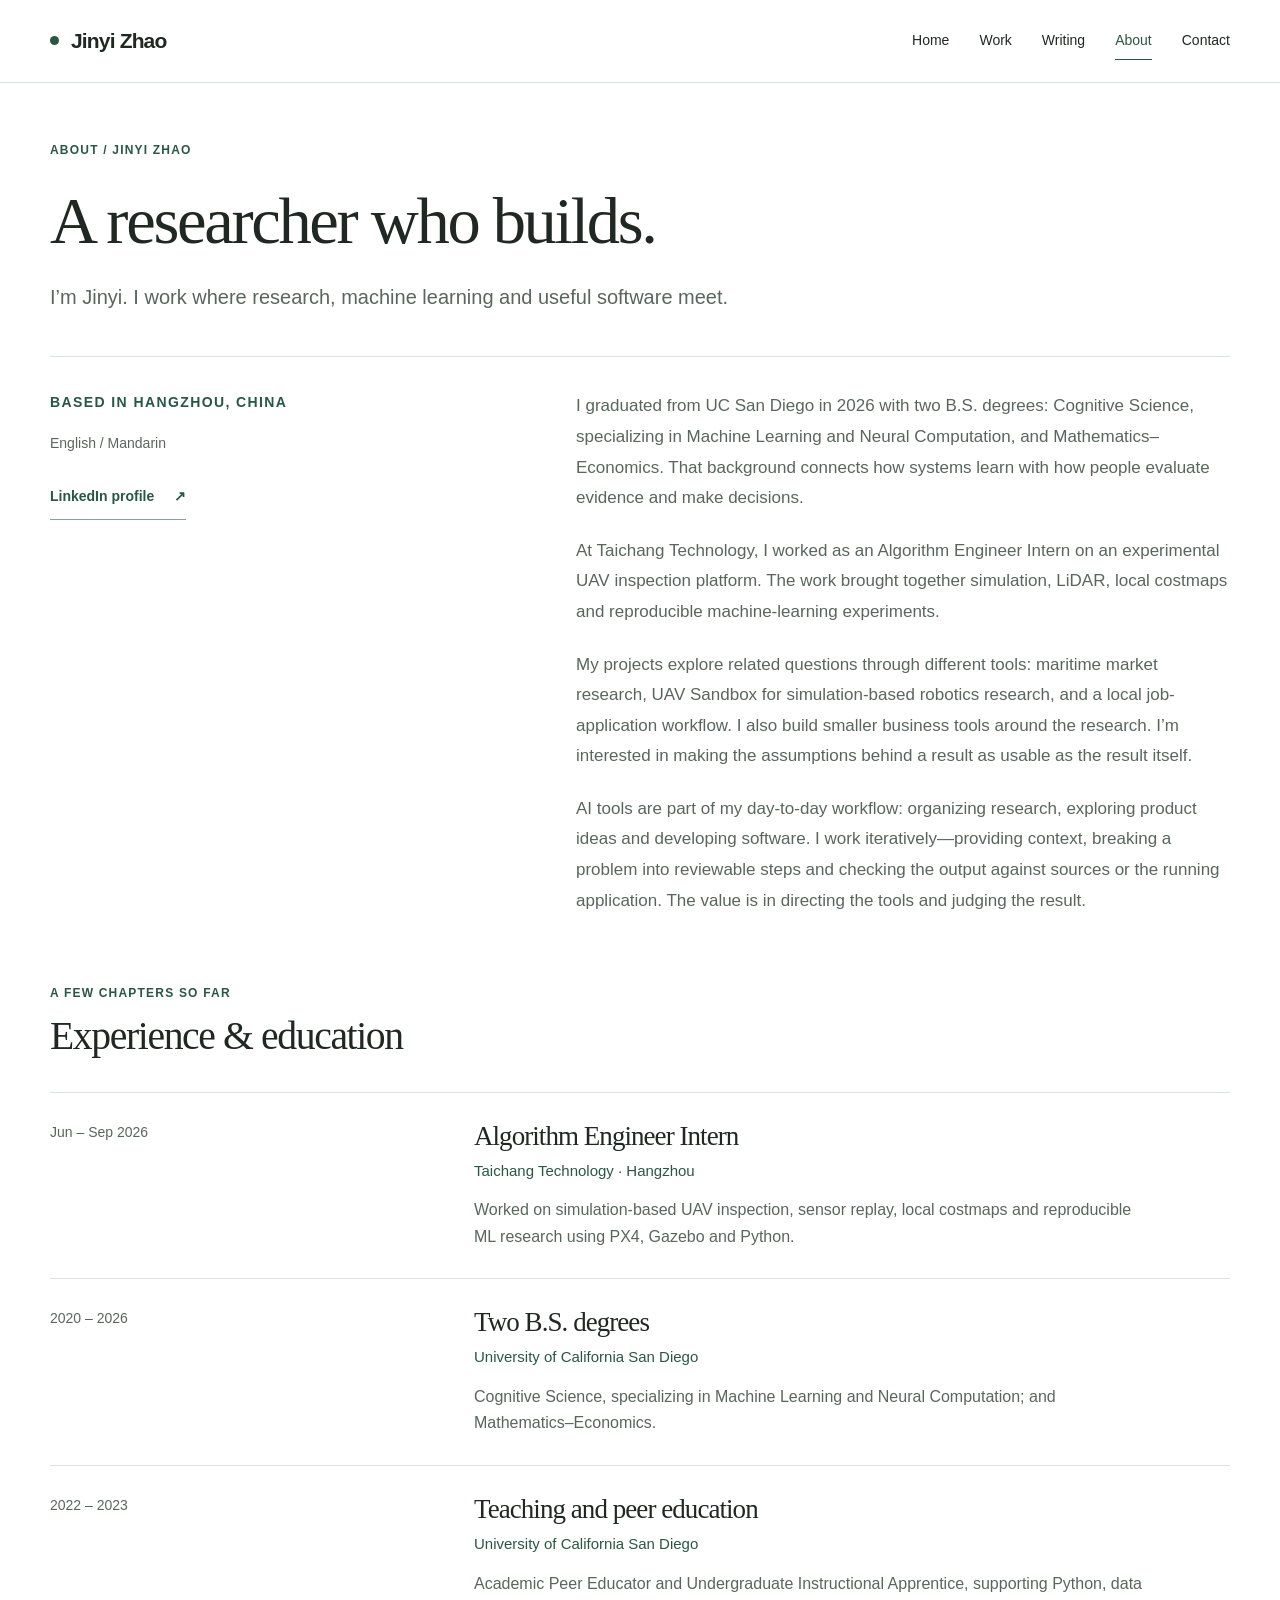
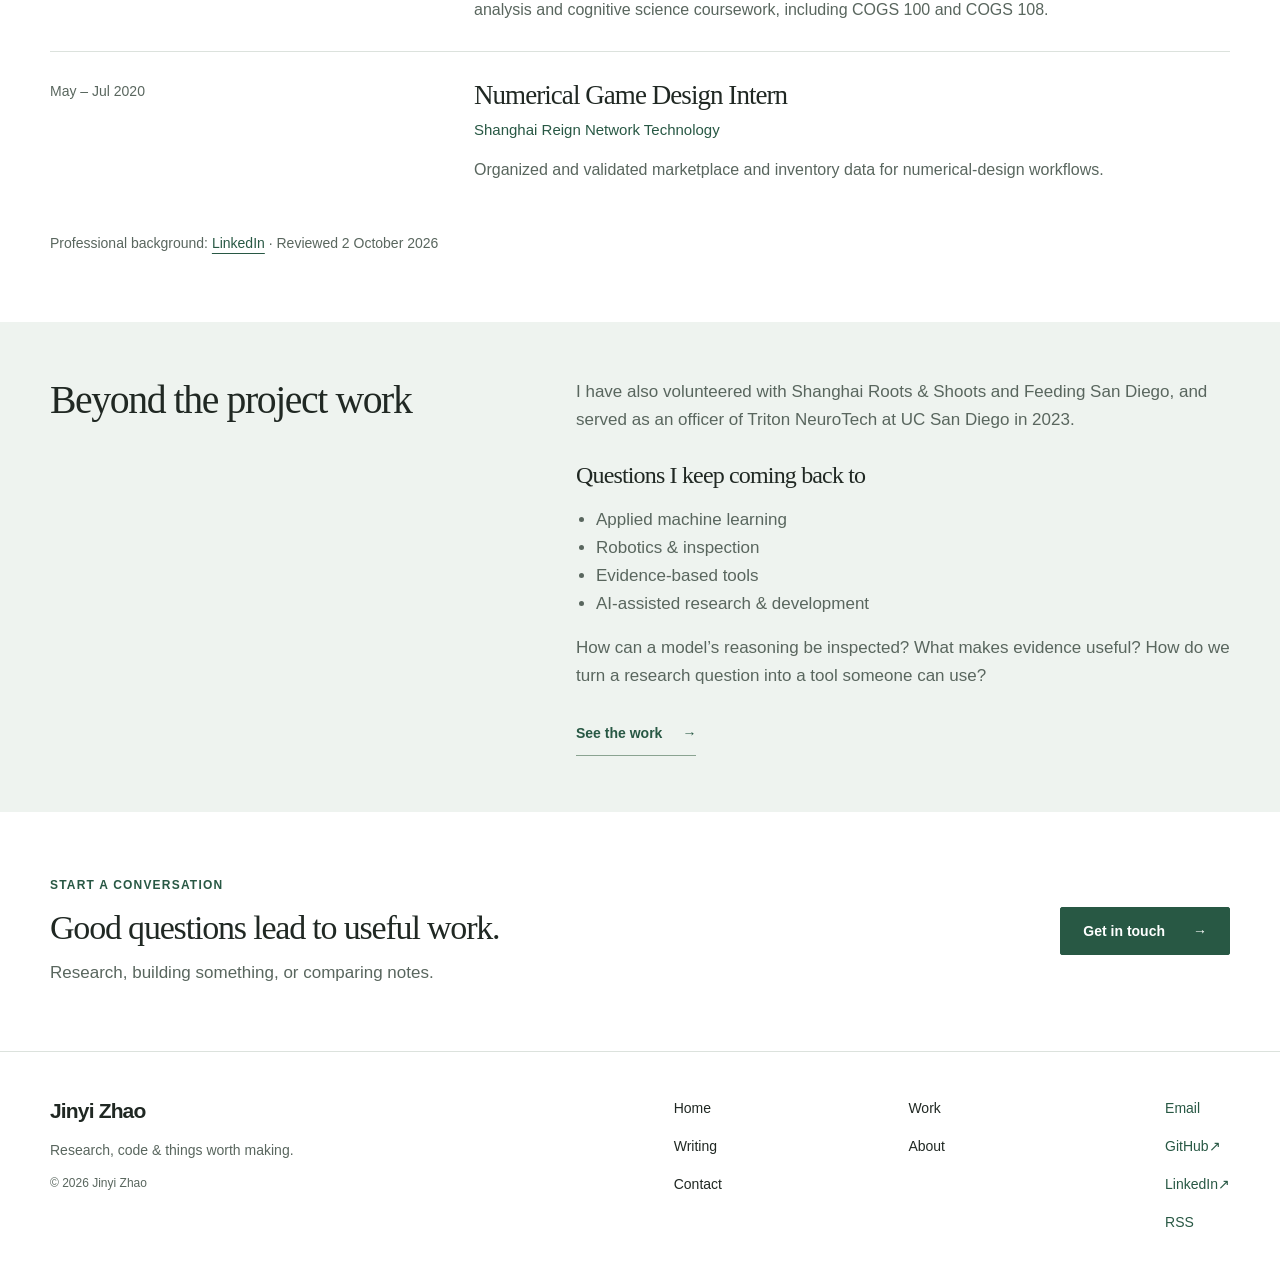
==== commit ba0b27c3: "Publish personal site updates and redesigned research brief" ====
--- a/about/index.html
+++ b/about/index.html
@@ -1,28 +1,18 @@
 <!doctype html>
 <html lang="en">
 <head>
-  <meta charset="UTF-8" /><meta name="viewport" content="width=device-width, initial-scale=1.0" />
-  <meta name="description" content="About Jinyi Zhao: a research and product builder working across commercial research, data systems and full-stack product delivery." />
-  <meta name="theme-color" content="#ffffff" /><meta property="og:type" content="profile" />
-  <meta property="og:title" content="About | Jinyi Zhao" /><meta property="og:description" content="Research, product and engineering shaped by an evidence-first approach." />
-  <meta property="og:url" content="https://www.maritimedroneintel.com/about/" /><link rel="canonical" href="https://www.maritimedroneintel.com/about/" />
-  <title>About | Jinyi Zhao</title><link rel="icon" href="/assets/favicon.svg" type="image/svg+xml" />
-  <link rel="stylesheet" href="/assets/site-20260927-v4.css" /><script src="/assets/site-20260927.js" defer></script>
+<meta charset="utf-8"><meta name="viewport" content="width=device-width, initial-scale=1">
+<title>About | Jinyi Zhao</title><meta name="description" content="Research, machine learning and product development. My background, projects and interests."><meta name="theme-color" content="#ffffff">
+<link rel="canonical" href="https://www.maritimedroneintel.com/about/"><link rel="icon" href="/assets/favicon.svg" type="image/svg+xml">
+<meta property="og:type" content="website"><meta property="og:site_name" content="Jinyi Zhao"><meta property="og:title" content="About | Jinyi Zhao"><meta property="og:description" content="Research, machine learning and product development. My background, projects and interests."><meta property="og:url" content="https://www.maritimedroneintel.com/about/"><meta property="og:image" content="https://www.maritimedroneintel.com/assets/social-preview.png"><meta property="og:image:alt" content="About | Jinyi Zhao"><meta name="twitter:card" content="summary_large_image">
+<link rel="alternate" type="application/rss+xml" title="Jinyi Zhao — Writing" href="/feed.xml">
+<link rel="stylesheet" href="/assets/site-e55a781c0d2e.css"><script src="/assets/site-edc259ba1d35.js" defer></script>
+<script type="application/ld+json">{"@context": "https://schema.org", "@type": "Person", "name": "Jinyi Zhao", "url": "https://www.maritimedroneintel.com", "sameAs": ["https://www.linkedin.com/in/jinyi-zhao/", "https://github.com/Xieyizhou"]}</script>
 </head>
-<body class="portfolio-site about-page">
-  <a class="skip-link" href="#main">Skip to content</a>
-  <header class="site-header" data-header><div class="shell header-inner">
-    <a class="brand personal-brand" href="/" aria-label="Jinyi Zhao home"><strong>Jinyi Zhao</strong><span>Research + Product Builder</span></a>
-    <button class="menu-toggle" type="button" aria-expanded="false" aria-controls="site-nav"><span class="menu-label">Menu</span><span class="menu-lines" aria-hidden="true"><i></i><i></i></span></button>
-    <nav class="site-nav" id="site-nav" aria-label="Primary navigation"><a href="/">Home</a><a href="/work/">Work</a><a href="/about/" aria-current="page">About</a><a href="/contact/">Contact</a></nav>
-  </div></header>
-  <main id="main">
-    <section class="editorial-page-intro about-intro"><div class="shell"><span class="project-number">About / Jinyi Zhao</span><h1>A researcher who builds<span class="period">.</span></h1><p class="about-lead">I work across research, product and engineering—turning fragmented information into structured insight and practical tools.</p><aside class="about-margin"><span class="location-label">BASED IN CHINA</span><span>English / Mandarin</span><span class="profession">Research + Product Builder</span></aside></div></section>
-    <section class="editorial-section about-story"><div class="shell about-story-grid"><h2>A short introduction</h2><div><p>My work spans commercial research, data systems and full-stack product delivery, with a current focus on China maritime technology.</p><p>I’m interested in the space between finding evidence and making it usable: defining the question, making relationships visible and building tools that preserve the trail back to the source.</p></div></div></section>
-    <section class="about-approach"><div class="shell approach-grid"><h2>How I approach the work<span class="period">.</span></h2><ol class="approach-list"><li><div><h3>Start with the question.</h3><p>Define the decision and the evidence needed to support it.</p></div></li><li><div><h3>Make the structure explicit.</h3><p>Connect organizations, roles and claims without losing their context.</p></div></li><li><div><h3>Build for inspection.</h3><p>Keep sources traceable and uncertain claims open to review.</p></div></li></ol></div></section>
-    <section class="practice-examples"><div class="shell"><h2>The approach,<br />in practice<span class="period">.</span></h2><div class="practice-links"><article><h3>Intelligence Console</h3><p>Project relationships and source evidence in one local workspace.</p><a class="text-link" href="/work/partner-intelligence/">Read the case study</a></article><article><h3>Maritime Entry Research</h3><p>Source-linked analysis for a clearer route-to-market decision.</p><a class="text-link" href="/work/#market-entry">Explore the research</a></article></div></div></section>
-    <section class="quiet-contact"><div class="shell"><p>Have a role or idea in mind?</p><a class="text-link" href="/contact/">Get in touch</a></div></section>
-  </main>
-  <footer class="site-footer"><div class="shell footer-inner"><p>© 2026 Jinyi Zhao</p><nav aria-label="Footer navigation"><a href="/">Home</a><a href="/work/">Work</a><a href="/about/">About</a><a href="/contact/">Contact</a></nav><div class="footer-contact-links"><a href="mailto:jinyi@maritimedroneintel.com">Email</a><a href="https://github.com/Xieyizhou" target="_blank" rel="noreferrer">GitHub</a></div></div></footer>
+<body>
+<a class="skip-link" href="#main">Skip to content</a>
+<header class="site-header"><div class="shell header-inner"><a class="brand" href="/" aria-label="Jinyi Zhao home"><span class="brand-dot" aria-hidden="true"></span>Jinyi Zhao</a><button class="menu-toggle" type="button" aria-expanded="false" aria-controls="site-nav">Menu <span aria-hidden="true">☰</span></button><nav class="site-nav" id="site-nav" aria-label="Primary navigation"><a href="/">Home</a><a href="/work/">Work</a><a href="/writing/">Writing</a><a href="/about/" aria-current="page">About</a><a href="/contact/">Contact</a></nav></div></header>
+<main id="main" tabindex="-1"><section class="page-intro shell"><p class="eyebrow">About / Jinyi Zhao</p><h1>A researcher who builds.</h1><p class="lead">I’m Jinyi. I work where research, machine learning and useful software meet.</p></section><section class="shell split about-story"><aside><p class="eyebrow">Based in Hangzhou, China</p><p>English / Mandarin</p><a class="text-link" href="https://www.linkedin.com/in/jinyi-zhao/" target="_blank" rel="noreferrer">LinkedIn profile <span aria-hidden="true">↗</span></a></aside><div class="prose"><p>I graduated from UC San Diego in 2026 with two B.S. degrees: Cognitive Science, specializing in Machine Learning and Neural Computation, and Mathematics–Economics. That background connects how systems learn with how people evaluate evidence and make decisions.</p><p>At Taichang Technology, I worked as an Algorithm Engineer Intern on an experimental UAV inspection platform. The work brought together simulation, LiDAR, local costmaps and reproducible machine-learning experiments.</p><p>My projects explore related questions through different tools: maritime market research, UAV Sandbox for simulation-based robotics research, and a local job-application workflow. I also build smaller business tools around the research. I’m interested in making the assumptions behind a result as usable as the result itself.</p><p>AI tools are part of my day-to-day workflow: organizing research, exploring product ideas and developing software. I work iteratively—providing context, breaking a problem into reviewable steps and checking the output against sources or the running application. The value is in directing the tools and judging the result.</p></div></section><section class="section shell"><div class="section-heading"><div><p class="eyebrow">A few chapters so far</p><h2>Experience &amp; education</h2></div></div><ol class="timeline"><li><p class="timeline-date">Jun – Sep 2026</p><div><h3>Algorithm Engineer Intern</h3><p class="organization">Taichang Technology · Hangzhou</p><p>Worked on simulation-based UAV inspection, sensor replay, local costmaps and reproducible ML research using PX4, Gazebo and Python.</p></div></li><li><p class="timeline-date">2020 – 2026</p><div><h3>Two B.S. degrees</h3><p class="organization">University of California San Diego</p><p>Cognitive Science, specializing in Machine Learning and Neural Computation; and Mathematics–Economics.</p></div></li><li><p class="timeline-date">2022 – 2023</p><div><h3>Teaching and peer education</h3><p class="organization">University of California San Diego</p><p>Academic Peer Educator and Undergraduate Instructional Apprentice, supporting Python, data analysis and cognitive science coursework, including COGS 100 and COGS 108.</p></div></li><li><p class="timeline-date">May – Jul 2020</p><div><h3>Numerical Game Design Intern</h3><p class="organization">Shanghai Reign Network Technology</p><p>Organized and validated marketplace and inventory data for numerical-design workflows.</p></div></li></ol><p class="small source-note">Professional background: <a href="https://www.linkedin.com/in/jinyi-zhao/" target="_blank" rel="noreferrer">LinkedIn</a> · Reviewed 2 October 2026</p></section><section class="about-band"><div class="shell split"><h2>Beyond the project work</h2><div><p>I have also volunteered with Shanghai Roots &amp; Shoots and Feeding San Diego, and served as an officer of Triton NeuroTech at UC San Diego in 2023.</p><h3>Questions I keep coming back to</h3><ul class="interest-list"><li>Applied machine learning</li><li>Robotics &amp; inspection</li><li>Evidence-based tools</li><li>AI-assisted research &amp; development</li></ul><p>How can a model’s reasoning be inspected? What makes evidence useful? How do we turn a research question into a tool someone can use?</p><a class="text-link" href="/work/">See the work <span aria-hidden="true">→</span></a></div></div></section><section class="contact-strip"><div class="shell"><div><p class="eyebrow">Start a conversation</p><h2>Good questions lead to useful work.</h2><p>Research, building something, or comparing notes.</p></div><a class="button" href="/contact/">Get in touch <span aria-hidden="true">→</span></a></div></section></main>
+<footer class="site-footer"><div class="shell footer-inner"><div><a class="brand footer-brand" href="/">Jinyi Zhao</a><p>Research, code &amp; things worth making.</p><p class="small">© 2026 Jinyi Zhao</p></div><nav aria-label="Footer navigation"><a href="/">Home</a><a href="/work/">Work</a><a href="/writing/">Writing</a><a href="/about/">About</a><a href="/contact/">Contact</a></nav><div class="footer-elsewhere"><a href="mailto:jinyi@maritimedroneintel.com">Email</a><a href="https://github.com/Xieyizhou" target="_blank" rel="noreferrer">GitHub <span aria-hidden="true">↗</span></a><a href="https://www.linkedin.com/in/jinyi-zhao/" target="_blank" rel="noreferrer">LinkedIn <span aria-hidden="true">↗</span></a><a href="/feed.xml">RSS</a></div></div></footer>
 </body>
 </html>
--- a/assets/site-e55a781c0d2e.css
+++ b/assets/site-e55a781c0d2e.css
@@ -0,0 +1,90 @@
+/* One visual system: white paper, forest accents, editorial type. */
+:root{--ink:#202823;--muted:#59665e;--accent:#285844;--paper:#fff;--soft:#eef3ef;--rule:#dce2dd;--shell:1180px;--pad:32px}
+*{box-sizing:border-box}
+html{scroll-behavior:smooth;scroll-padding-top:100px}
+body{margin:0;background:var(--paper);color:var(--ink);font-family:Arial,Helvetica,sans-serif;font-size:17px;line-height:1.65;-webkit-font-smoothing:antialiased}
+img{display:block;max-width:100%;height:auto}
+a{color:inherit;text-decoration:none;text-underline-offset:5px}
+a:hover{text-decoration:underline}
+p,h1,h2,h3,figure,dl,dd{margin:0}
+h1,h2,h3{font-family:Georgia,'Times New Roman',serif;font-weight:400;letter-spacing:-.035em;line-height:1.15;text-wrap:balance}
+h1{font-size:clamp(42px,5.2vw,68px)}h2{font-size:clamp(30px,3.1vw,40px)}h3{font-size:28px}
+p{color:var(--muted)}
+button{font:inherit;cursor:pointer}a,button{-webkit-tap-highlight-color:transparent}
+a:focus-visible,button:focus-visible{outline:3px solid var(--accent);outline-offset:5px;border-radius:2px}
+main:focus{outline:none}
+::selection{background:#d8e8dc}
+.shell{width:min(calc(100% - var(--pad)*2),var(--shell));margin-inline:auto}
+.small{font-size:14px;line-height:1.6}
+.eyebrow{font-size:12px;font-weight:600;letter-spacing:.1em;text-transform:uppercase;color:var(--accent)}
+.lead{font-size:20px;line-height:1.65;max-width:66ch}
+.skip-link{position:fixed;top:12px;left:16px;padding:10px 18px;background:var(--ink);color:#fff;z-index:100;transform:translateY(-200%)}
+.skip-link:focus{transform:none}
+.site-header{border-bottom:1px solid var(--rule);background:#fff;position:relative;z-index:10}
+.header-inner{min-height:82px;display:flex;justify-content:space-between;align-items:center;gap:24px}
+.brand{display:inline-flex;align-items:center;gap:12px;font-size:21px;font-weight:700;letter-spacing:-.04em;white-space:nowrap}
+.brand-dot{width:9px;height:9px;border-radius:50%;background:var(--accent)}
+.site-nav{display:flex;gap:30px;font-size:14px}
+.site-nav a{min-height:44px;display:flex;align-items:center;position:relative}
+.site-nav a[aria-current=page]{color:var(--accent)}
+.site-nav a[aria-current=page]:after{content:'';position:absolute;bottom:3px;left:0;right:0;height:1px;background:var(--accent)}
+.menu-toggle{display:none}
+.button{display:inline-flex;align-items:center;justify-content:center;gap:28px;min-height:48px;padding:12px 22px;border:1px solid var(--accent);border-radius:2px;background:var(--accent);color:#fff;font-size:14px;font-weight:600;line-height:1.5;text-decoration:none;transition:background .16s ease}
+.button:hover{background:#1c4031;text-decoration:none}.button-outline{background:transparent;color:var(--accent)}.button-outline:hover{background:var(--soft)}
+.text-link{display:inline-flex;align-items:center;justify-content:space-between;gap:20px;min-height:44px;border-bottom:1px solid #8aa391;color:var(--accent);font-size:14px;font-weight:600;line-height:1.4;width:fit-content}
+.text-link:hover{border-color:var(--accent);text-decoration:none}.actions{display:flex;align-items:center;flex-wrap:wrap;gap:16px 28px}
+.hero{padding-top:50px;padding-bottom:44px;border-bottom:1px solid var(--rule)}
+.hero-top{display:flex;justify-content:space-between;gap:20px;margin-bottom:26px}
+.hero h1{max-width:920px;font-size:clamp(44px,5.5vw,76px);line-height:1.06;letter-spacing:-.045em}
+.hero-bottom{display:grid;grid-template-columns:1.35fr 1fr;gap:64px;align-items:end;margin-top:26px}
+.hero-bottom .lead{font-size:18px;max-width:630px}.hero-bottom .actions{justify-content:flex-end;gap:16px 24px}
+.section{padding-block:68px}.selected-work{padding-top:36px;padding-bottom:0}
+.section-heading{display:flex;justify-content:space-between;align-items:end;gap:28px;margin-bottom:32px}.section-heading .eyebrow{margin-bottom:10px}
+.project-grid{display:grid;grid-template-columns:1fr 1fr;gap:48px 40px}
+.project-card{min-width:0;display:flex;flex-direction:column;gap:22px}
+.project-copy :is(h2,h3){font-size:32px;margin:10px 0 16px}.project-copy>p:not(.eyebrow){font-size:16px}.project-copy .text-link{margin-top:16px}
+.project-copy .status{font-size:13px;margin-top:14px;color:var(--accent)}
+.project-figure{min-width:0}.project-figure>a{display:block;border:1px solid var(--rule);background:var(--soft);overflow:hidden}
+.project-figure img{width:100%;aspect-ratio:16/10;object-fit:contain}
+.project-figure figcaption{font-size:12px;line-height:1.6;color:var(--muted);margin-top:10px}.project-figure figcaption a{text-decoration:underline}
+.project-card:not(.project-feature) .project-figure{order:-1}
+.project-feature{grid-column:1/-1;display:grid;grid-template-columns:.72fr 1.28fr;gap:50px;align-items:center;padding-bottom:36px;border-bottom:1px solid var(--rule)}
+.project-feature .project-figure img{aspect-ratio:16/10}
+.project-feature .project-copy{padding-bottom:20px}
+.writing-row{display:grid;grid-template-columns:185px 1fr 44px;gap:34px;padding-block:28px;border-top:1px solid var(--rule);align-items:start}
+.writing-row:last-child{border-bottom:1px solid var(--rule)}
+.writing-meta{display:flex;flex-direction:column;gap:6px;font-size:13px;line-height:1.6;color:var(--muted)}.writing-meta span{color:var(--accent)}
+.writing-row :is(h2,h3){font-size:26px;margin-bottom:9px}.writing-row p{font-size:16px;max-width:65ch}.row-arrow{display:flex;align-items:center;justify-content:center;min-width:44px;min-height:44px;font-size:23px;color:var(--accent)}
+.split{display:grid;grid-template-columns:.8fr 1.2fr;gap:90px}.split>*{min-width:0}.split .eyebrow{margin-bottom:18px}
+.about-band{padding-block:56px;background:var(--soft)}.about-band p+p{margin-top:20px}.about-band .text-link{margin-top:22px}.about-band h3{margin-top:28px;font-size:24px}.about-band .lead{font-size:19px}
+.contact-strip{padding-block:64px}.contact-strip>.shell{display:flex;align-items:center;justify-content:space-between;gap:40px}.contact-strip h2{font-size:34px;max-width:620px;margin-block:12px}.contact-strip .button{flex-shrink:0}
+.site-footer{border-top:1px solid var(--rule);padding-block:42px}.footer-inner{display:grid;grid-template-columns:1.3fr 1fr auto;gap:50px}.footer-brand{margin-bottom:10px}.footer-inner p{font-size:14px}.footer-inner .small{margin-top:12px;font-size:12px}.footer-inner nav{display:grid;grid-template-columns:1fr 1fr;align-content:start;gap:8px 28px;font-size:14px}.footer-inner a:not(.brand){min-height:30px;display:inline-flex;align-items:center}.footer-elsewhere{display:flex;flex-direction:column;gap:8px;font-size:14px;color:var(--accent)}
+.page-intro{padding-top:58px;padding-bottom:42px}.page-intro .eyebrow{margin-bottom:22px}.page-intro h1{max-width:920px}.page-intro .lead{margin-top:22px;max-width:760px}
+.work-list .project-feature{padding-block:38px}.work-list .project-feature:first-child{border-top:1px solid var(--rule)}
+.mini-facts{font-size:14px;display:grid;grid-template-columns:105px 1fr;gap:8px 16px;margin-top:22px}.mini-facts dt{font-weight:600}.mini-facts dd{color:var(--muted)}
+.experiment{display:grid;grid-template-columns:.8fr 1.2fr;gap:70px;border-top:1px solid var(--rule);padding-top:28px}.experiment h3{margin-top:14px}.experiment .status{font-size:14px;margin:14px 0}.experiment:target{scroll-margin-top:24px}
+.breadcrumb{padding-top:28px}.breadcrumb+.page-intro{padding-top:26px}
+.case-preview .project-figure{max-width:1050px;margin:auto}.case-preview .project-figure img{aspect-ratio:auto}
+.case-facts{padding-block:38px;border-bottom:1px solid var(--rule)}.case-facts dl{display:grid;grid-template-columns:1.2fr 1.2fr 1fr .8fr;gap:34px}.case-facts dt{font-size:12px;text-transform:uppercase;letter-spacing:.07em;color:var(--accent);margin-bottom:10px}.case-facts dd{font-size:15px;color:var(--muted)}.case-facts .actions{margin-top:22px}.case-facts>.small{margin-top:16px}
+.prose{max-width:70ch;margin-inline:auto;line-height:1.8}.prose p+p{margin-top:22px}.prose a,.rss-note a,.source-note a{color:var(--accent);text-decoration:underline}.prose h2{font-size:34px;margin-top:50px;margin-bottom:22px}.prose h3{font-size:25px;margin-top:28px;margin-bottom:12px}.prose li{color:var(--muted);padding-left:5px;margin-block:12px}.prose section{scroll-margin-top:24px}.prose strong{color:var(--ink)}.prose ul,.prose ol{padding-left:24px}
+.case-body{padding-block:0 34px;padding-inline:0;width:min(calc(100% - var(--pad)*2),70ch)}
+.article{padding-bottom:70px}.article-header{width:min(calc(100% - var(--pad)*2),820px);margin:30px auto 42px}.article-header h1{font-size:clamp(38px,4.6vw,58px);margin-block:18px 22px}.article-meta{font-size:13px;line-height:1.8}.article>.prose{width:min(calc(100% - var(--pad)*2),70ch)}.article-lead{font-size:22px;color:var(--ink);line-height:1.65}.article-end{max-width:70ch;width:calc(100% - var(--pad)*2);margin:48px auto 0;padding:28px;background:var(--soft)}.article-end h2{font-size:29px;margin:14px 0}.article-end p{font-size:16px}.article-end .text-link{margin-top:16px}
+.writing-index{padding-bottom:70px}.rss-note{font-size:14px;margin-top:28px}
+.about-story{border-top:1px solid var(--rule);padding-top:34px}.about-story aside p{font-size:14px}.about-story aside .text-link{margin-top:20px}.about-story .prose{margin:0}.timeline{list-style:none;margin:0;padding:0}.timeline li{display:grid;grid-template-columns:.65fr 1.35fr;gap:60px;padding:28px 0;border-top:1px solid var(--rule)}.timeline h3{font-size:27px;margin-bottom:7px}.timeline .organization{color:var(--accent);font-size:15px;margin-bottom:14px}.timeline p{font-size:16px;max-width:680px}.timeline .timeline-date{font-size:14px}.source-note{margin-top:20px}.interest-list{padding-left:20px;color:var(--muted);margin-block:16px}
+.contact-main{display:grid;grid-template-columns:1fr 190px;gap:70px;padding-bottom:50px}.email-address{display:inline-block;max-width:100%;overflow-wrap:anywhere;color:var(--accent);font-size:clamp(22px,3vw,36px);letter-spacing:-.025em;margin-block:14px 24px;text-decoration:underline;text-decoration-thickness:1px}.contact-main aside{border-left:1px solid var(--rule);padding-left:36px;display:flex;flex-direction:column;gap:15px}.copy-status{min-height:24px;margin-top:14px}.copy-email[hidden]{display:none}.research-inquiry{border-top:1px solid var(--rule);padding-block:32px 64px}.research-inquiry h2{font-size:28px;margin-block:14px}.research-inquiry p{max-width:700px}.research-inquiry .actions{margin-top:18px}
+.brief-layout{display:grid;grid-template-columns:1.35fr .65fr;gap:70px;align-items:start;padding-bottom:50px}.brief-layout img{border:1px solid var(--rule)}.brief-layout figcaption{font-size:13px;margin-top:10px}.brief-details{border-top:1px solid var(--rule);padding-top:24px}.brief-details p{margin-bottom:12px}.brief-details .actions{margin-top:24px}.prose-section{padding-bottom:58px}.prose-section h2:first-child{margin-top:0}
+.service-summary{display:grid;grid-template-columns:repeat(4,1fr);gap:24px;background:var(--soft);padding:30px}.service-summary h2{font-size:28px;margin-bottom:12px}.service-summary p{font-size:16px}.service-sections{padding-block:50px}.service-sections>.split{padding-block:35px;border-top:1px solid var(--rule);gap:70px}.service-sections h2{font-size:32px}.service-sections .prose{margin:0}.service-sections .prose ul{margin-top:0}.sample-box{border:1px solid var(--rule);background:var(--soft);padding:26px;margin-top:24px}.sample-box h3{margin-top:14px}.sample-box p{font-size:16px}.sample-box .eyebrow{font-size:12px}.error-links{padding-bottom:90px;display:flex;gap:26px;flex-wrap:wrap}
+@media(max-width:1000px){.hero-bottom{grid-template-columns:1fr;gap:22px}.hero-bottom .actions{justify-content:flex-start}.project-feature{gap:30px;grid-template-columns:.85fr 1.15fr}.split{gap:45px}.writing-row{grid-template-columns:155px 1fr 44px;gap:24px}.case-facts dl{grid-template-columns:1fr 1fr}.contact-main{gap:35px}.brief-layout{gap:35px}.service-summary{grid-template-columns:1fr 1fr}}
+@media(max-width:800px){.hero-top{flex-direction:column;gap:8px}.hero{padding-top:34px}.project-feature{display:flex;gap:22px}.project-feature .project-figure{order:-1}.project-feature .project-copy{padding:0}.project-grid{gap:36px 26px}.project-copy :is(h2,h3){font-size:28px}.site-nav{gap:21px}.split{grid-template-columns:1fr;gap:26px}.split h2 br{display:none}.timeline li{grid-template-columns:170px 1fr;gap:28px}.contact-strip>.shell{align-items:flex-start;flex-direction:column;gap:24px}.contact-main{grid-template-columns:1fr}.contact-main aside{flex-direction:row;flex-wrap:wrap;border-left:0;border-top:1px solid var(--rule);padding:22px 0 0;gap:20px}.contact-main aside .eyebrow{width:100%}.brief-layout{grid-template-columns:1fr}.brief-details .actions{margin-top:16px}.experiment{grid-template-columns:1fr;gap:20px}.service-sections>.split{gap:24px}}
+@media(max-width:650px){:root{--pad:24px}.header-inner{min-height:74px;flex-wrap:wrap;gap:0}.brand{font-size:20px}.site-nav{width:100%;flex-wrap:wrap;gap:10px 24px;padding-bottom:16px}.js .menu-toggle{display:inline-flex;align-items:center;gap:12px;min-height:44px;padding:8px 12px;background:#fff;border:1px solid var(--rule);font-size:14px;color:var(--ink)}.js .site-nav{display:none;position:absolute;top:100%;left:0;right:0;background:#fff;padding:14px 24px 22px;border-bottom:1px solid var(--rule);box-shadow:0 14px 20px #2028230d}.js .site-nav[data-open=true]{display:grid;gap:4px}.site-nav a{min-height:46px}.site-nav a[aria-current=page]:after{right:auto;width:28px}.hero{padding-top:28px;padding-bottom:32px}.hero-top{margin-bottom:20px}.hero h1{font-size:43px}.hero-bottom{margin-top:22px;gap:22px}.hero-bottom .lead{font-size:17px}.hero-bottom .actions{gap:16px}.hero-top .small{font-size:12px}.section{padding-block:42px}.selected-work{padding-top:30px;padding-bottom:0}.section-heading{gap:16px;flex-wrap:wrap;margin-bottom:24px}.section-heading h2{font-size:31px}.section-heading .eyebrow{font-size:11px;margin-bottom:6px}.section-heading .text-link{font-size:13px}.project-grid{grid-template-columns:1fr;gap:32px}.project-card{gap:18px}.project-feature{padding-bottom:30px}.project-copy :is(h2,h3){font-size:29px;margin-block:10px 12px}.project-copy .text-link{margin-top:12px}.project-figure figcaption{font-size:12px}.project-figure img{aspect-ratio:auto}.writing-row{grid-template-columns:1fr 44px;gap:12px 10px;padding-block:23px}.writing-meta{grid-column:1/-1;flex-direction:row;flex-wrap:wrap;gap:6px 14px;font-size:12px}.writing-row :is(h2,h3){font-size:25px}.writing-row p{font-size:15px}.row-arrow{align-self:start}.about-band{padding-block:38px}.about-band .lead{font-size:17px}.contact-strip{padding-block:42px}.contact-strip h2{font-size:31px}.contact-strip p{font-size:16px}.footer-inner{grid-template-columns:1fr 1fr;gap:28px}.footer-inner>div:first-child{grid-column:1/-1}.footer-inner nav{grid-template-columns:1fr;gap:8px}.footer-inner a:not(.brand){min-height:36px}.footer-elsewhere{gap:8px}.page-intro{padding-top:32px;padding-bottom:28px}.page-intro h1{font-size:42px}.page-intro .eyebrow{margin-bottom:16px}.page-intro .lead{font-size:18px;margin-top:18px}.breadcrumb{padding-top:18px}.breadcrumb+.page-intro{padding-top:22px}.case-facts{padding-block:26px}.case-facts dl{grid-template-columns:1fr;gap:20px}.case-facts dd{font-size:16px}.case-facts dt{margin-bottom:6px}.prose h2{font-size:29px;margin-top:36px;margin-bottom:18px}.prose h3{font-size:24px}.prose{font-size:17px}.article-header{margin-top:24px;margin-bottom:26px}.article-header h1{font-size:38px}.article-lead{font-size:20px}.article-end{padding:22px}.article{padding-bottom:42px}.timeline li{grid-template-columns:1fr;gap:10px;padding-block:24px}.timeline h3{font-size:26px}.timeline .timeline-date{font-size:13px}.about-story{padding-top:26px}.mini-facts{grid-template-columns:1fr;gap:3px}.mini-facts dd{margin-bottom:10px}.contact-main{padding-bottom:35px;gap:24px}.contact-main .actions{gap:12px}.email-address{font-size:23px;margin-block:16px 22px}.research-inquiry{padding-bottom:42px}.service-summary{grid-template-columns:1fr;gap:26px;padding:24px}.service-summary h2{font-size:26px}.service-sections{padding-block:32px}.brief-layout{padding-bottom:35px}.writing-index{padding-bottom:42px}}
+@media(prefers-reduced-motion:reduce){html{scroll-behavior:auto}*,*:before,*:after{transition:none!important;animation:none!important}}
+
+.report-evidence{margin-block:28px}.report-evidence img{display:block;width:100%;height:auto;border:1px solid var(--rule)}.report-evidence figcaption{font-size:13px;line-height:1.6;color:var(--muted);margin-top:10px}
+.project-figure.concept-cover img{aspect-ratio:16/9}.supporting-list .project-feature{grid-template-columns:1fr 1fr;gap:40px}.supporting-list h3{font-size:30px}.supporting-list .project-feature .project-copy{padding-bottom:0}
+@media(max-width:800px){.supporting-list .project-feature{grid-template-columns:1fr;gap:24px}}
+
+/* Compact supporting tools and scannable case summaries. */
+.supporting-note{display:grid;grid-template-columns:1fr 1.25fr auto;align-items:start;gap:32px;padding-block:26px;border-block:1px solid var(--rule)}
+.supporting-note h3{font-size:27px;margin-top:10px}.supporting-note p{font-size:16px}.supporting-note .eyebrow{font-size:12px}.supporting-note .status{font-size:13px;color:var(--accent);margin-top:12px}.supporting-note .text-link{white-space:nowrap}
+.case-facts{padding-top:0;padding-bottom:28px}.case-preview{padding-top:30px}.case-body>section>ul{margin-block:8px 0}.case-body li{margin-block:14px}
+@media(max-width:800px){.supporting-note{grid-template-columns:1fr;gap:18px}}
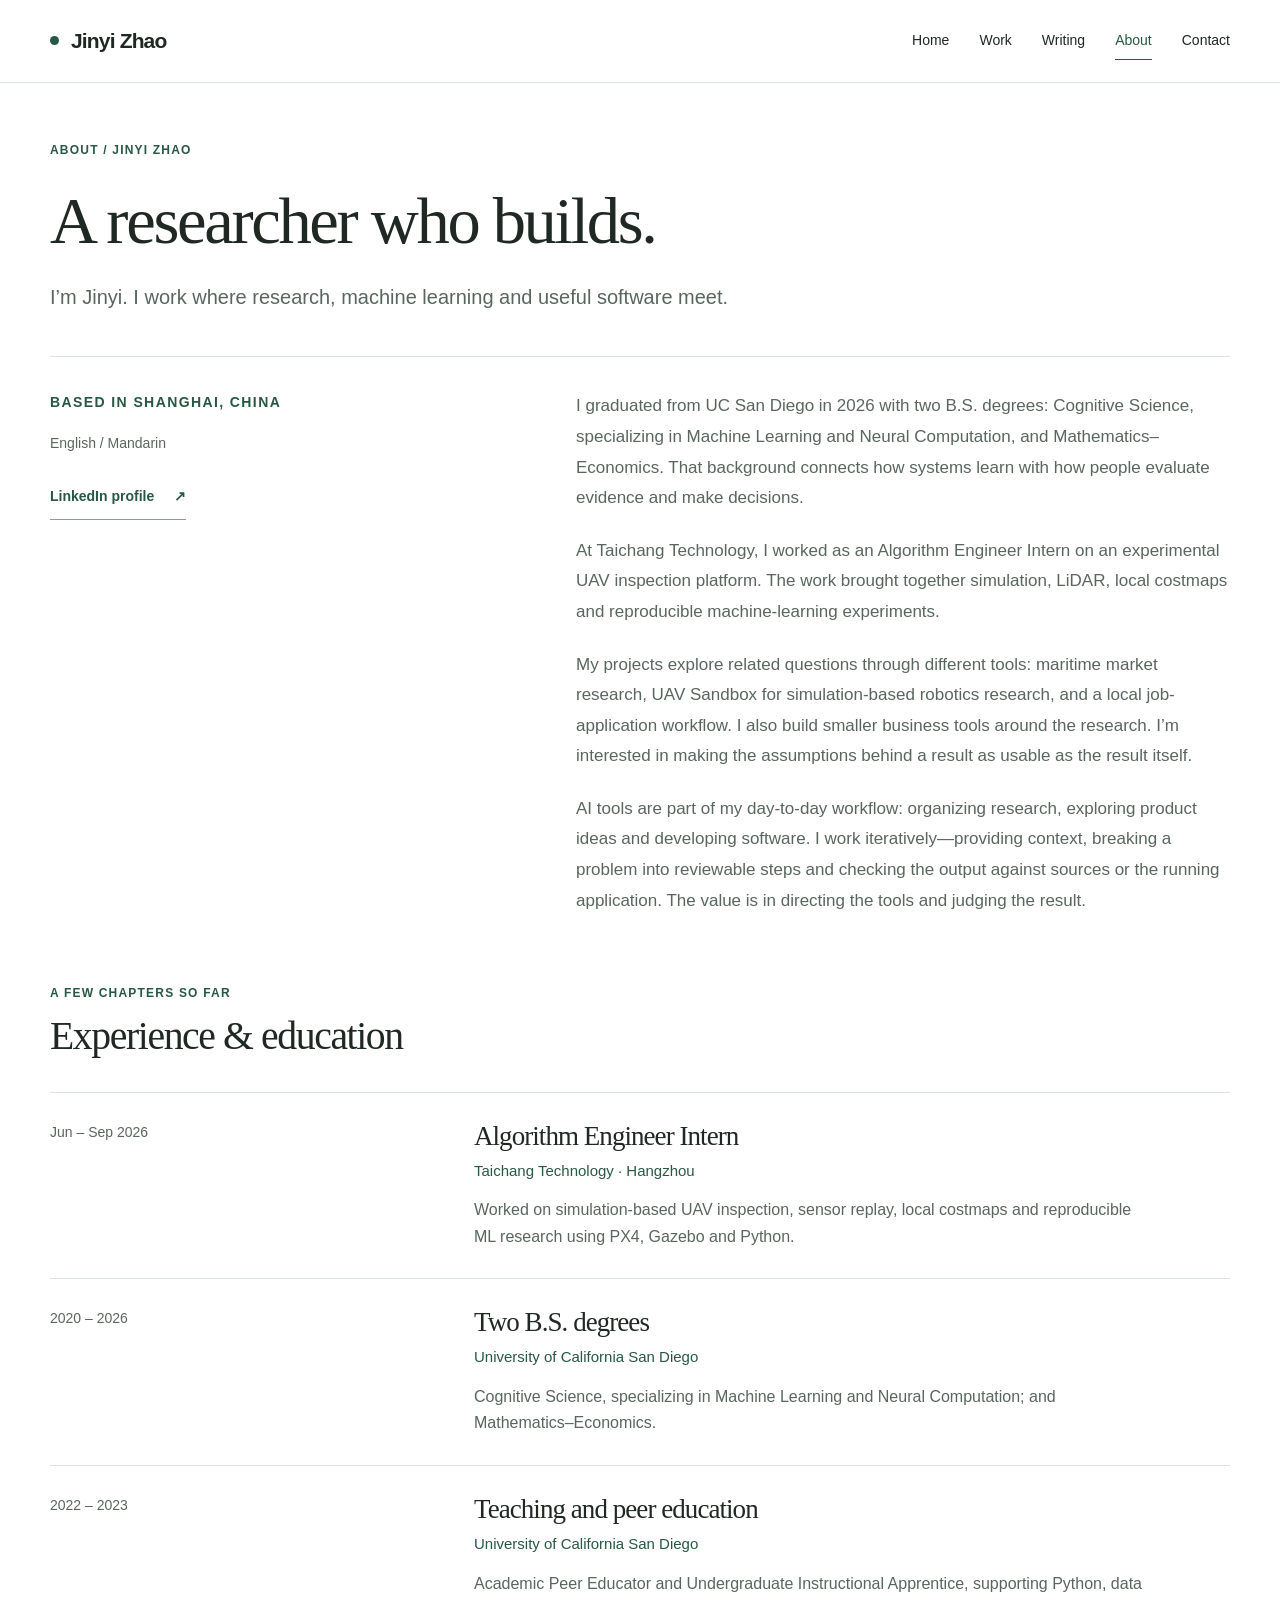
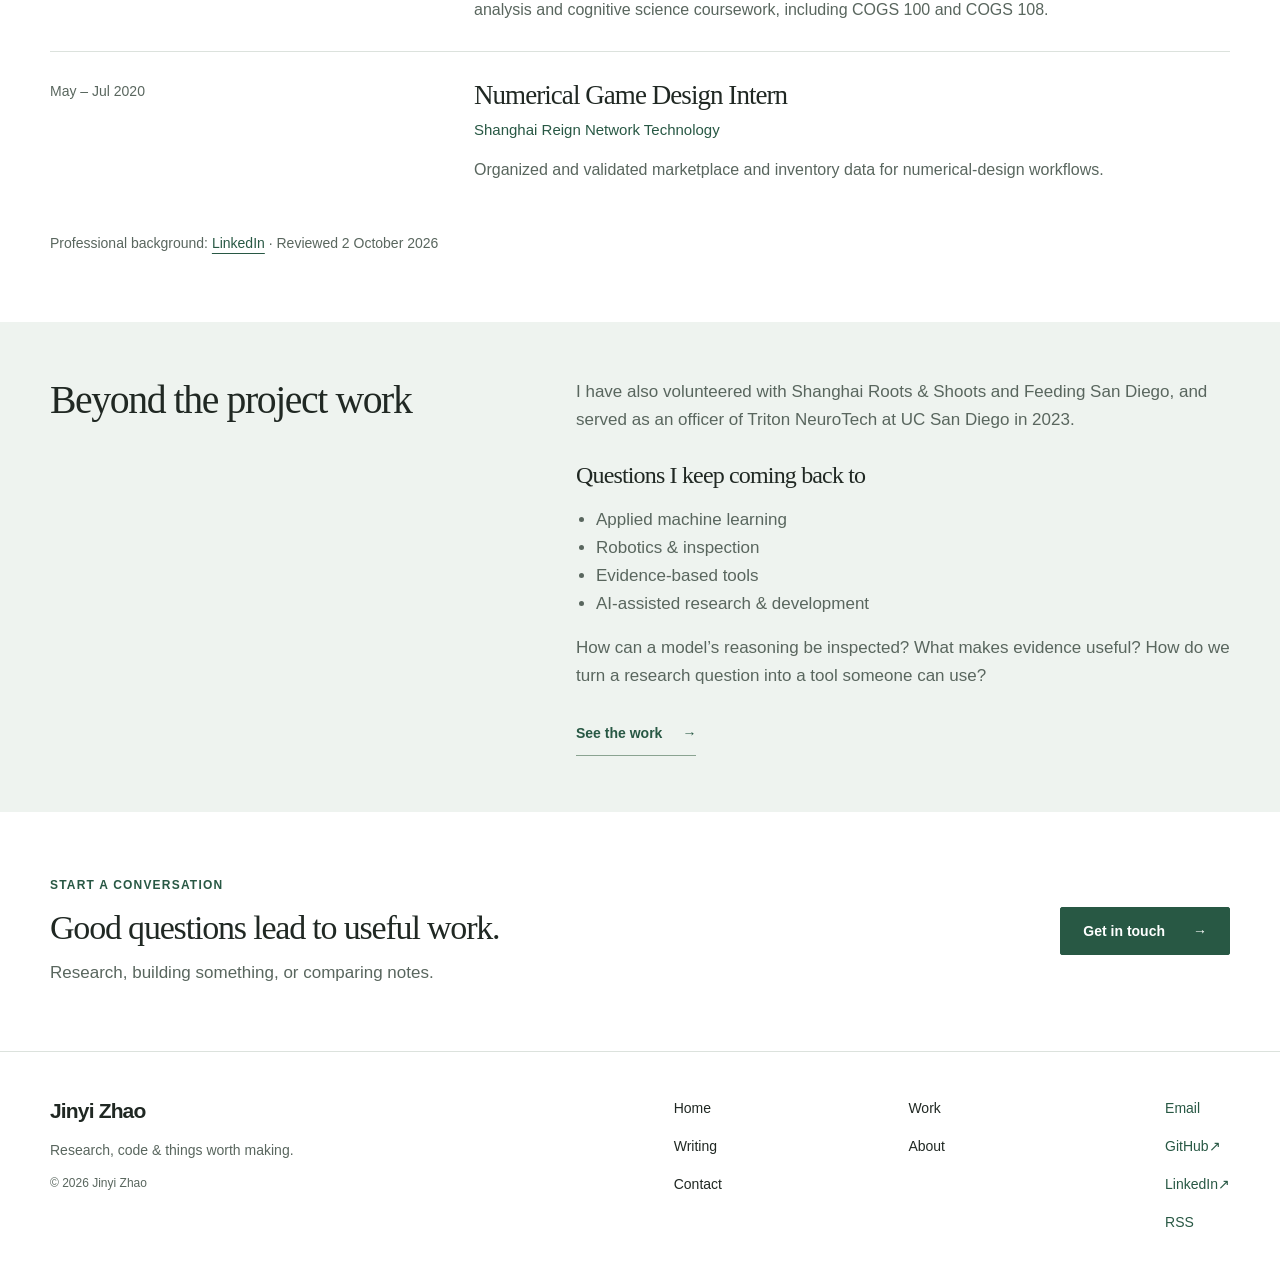
==== commit d94d437c: "Update homepage introduction" ====
--- a/about/index.html
+++ b/about/index.html
@@ -12,7 +12,7 @@
 <body>
 <a class="skip-link" href="#main">Skip to content</a>
 <header class="site-header"><div class="shell header-inner"><a class="brand" href="/" aria-label="Jinyi Zhao home"><span class="brand-dot" aria-hidden="true"></span>Jinyi Zhao</a><button class="menu-toggle" type="button" aria-expanded="false" aria-controls="site-nav">Menu <span aria-hidden="true">☰</span></button><nav class="site-nav" id="site-nav" aria-label="Primary navigation"><a href="/">Home</a><a href="/work/">Work</a><a href="/writing/">Writing</a><a href="/about/" aria-current="page">About</a><a href="/contact/">Contact</a></nav></div></header>
-<main id="main" tabindex="-1"><section class="page-intro shell"><p class="eyebrow">About / Jinyi Zhao</p><h1>A researcher who builds.</h1><p class="lead">I’m Jinyi. I work where research, machine learning and useful software meet.</p></section><section class="shell split about-story"><aside><p class="eyebrow">Based in Hangzhou, China</p><p>English / Mandarin</p><a class="text-link" href="https://www.linkedin.com/in/jinyi-zhao/" target="_blank" rel="noreferrer">LinkedIn profile <span aria-hidden="true">↗</span></a></aside><div class="prose"><p>I graduated from UC San Diego in 2026 with two B.S. degrees: Cognitive Science, specializing in Machine Learning and Neural Computation, and Mathematics–Economics. That background connects how systems learn with how people evaluate evidence and make decisions.</p><p>At Taichang Technology, I worked as an Algorithm Engineer Intern on an experimental UAV inspection platform. The work brought together simulation, LiDAR, local costmaps and reproducible machine-learning experiments.</p><p>My projects explore related questions through different tools: maritime market research, UAV Sandbox for simulation-based robotics research, and a local job-application workflow. I also build smaller business tools around the research. I’m interested in making the assumptions behind a result as usable as the result itself.</p><p>AI tools are part of my day-to-day workflow: organizing research, exploring product ideas and developing software. I work iteratively—providing context, breaking a problem into reviewable steps and checking the output against sources or the running application. The value is in directing the tools and judging the result.</p></div></section><section class="section shell"><div class="section-heading"><div><p class="eyebrow">A few chapters so far</p><h2>Experience &amp; education</h2></div></div><ol class="timeline"><li><p class="timeline-date">Jun – Sep 2026</p><div><h3>Algorithm Engineer Intern</h3><p class="organization">Taichang Technology · Hangzhou</p><p>Worked on simulation-based UAV inspection, sensor replay, local costmaps and reproducible ML research using PX4, Gazebo and Python.</p></div></li><li><p class="timeline-date">2020 – 2026</p><div><h3>Two B.S. degrees</h3><p class="organization">University of California San Diego</p><p>Cognitive Science, specializing in Machine Learning and Neural Computation; and Mathematics–Economics.</p></div></li><li><p class="timeline-date">2022 – 2023</p><div><h3>Teaching and peer education</h3><p class="organization">University of California San Diego</p><p>Academic Peer Educator and Undergraduate Instructional Apprentice, supporting Python, data analysis and cognitive science coursework, including COGS 100 and COGS 108.</p></div></li><li><p class="timeline-date">May – Jul 2020</p><div><h3>Numerical Game Design Intern</h3><p class="organization">Shanghai Reign Network Technology</p><p>Organized and validated marketplace and inventory data for numerical-design workflows.</p></div></li></ol><p class="small source-note">Professional background: <a href="https://www.linkedin.com/in/jinyi-zhao/" target="_blank" rel="noreferrer">LinkedIn</a> · Reviewed 2 October 2026</p></section><section class="about-band"><div class="shell split"><h2>Beyond the project work</h2><div><p>I have also volunteered with Shanghai Roots &amp; Shoots and Feeding San Diego, and served as an officer of Triton NeuroTech at UC San Diego in 2023.</p><h3>Questions I keep coming back to</h3><ul class="interest-list"><li>Applied machine learning</li><li>Robotics &amp; inspection</li><li>Evidence-based tools</li><li>AI-assisted research &amp; development</li></ul><p>How can a model’s reasoning be inspected? What makes evidence useful? How do we turn a research question into a tool someone can use?</p><a class="text-link" href="/work/">See the work <span aria-hidden="true">→</span></a></div></div></section><section class="contact-strip"><div class="shell"><div><p class="eyebrow">Start a conversation</p><h2>Good questions lead to useful work.</h2><p>Research, building something, or comparing notes.</p></div><a class="button" href="/contact/">Get in touch <span aria-hidden="true">→</span></a></div></section></main>
+<main id="main" tabindex="-1"><section class="page-intro shell"><p class="eyebrow">About / Jinyi Zhao</p><h1>A researcher who builds.</h1><p class="lead">I’m Jinyi. I work where research, machine learning and useful software meet.</p></section><section class="shell split about-story"><aside><p class="eyebrow">Based in Shanghai, China</p><p>English / Mandarin</p><a class="text-link" href="https://www.linkedin.com/in/jinyi-zhao/" target="_blank" rel="noreferrer">LinkedIn profile <span aria-hidden="true">↗</span></a></aside><div class="prose"><p>I graduated from UC San Diego in 2026 with two B.S. degrees: Cognitive Science, specializing in Machine Learning and Neural Computation, and Mathematics–Economics. That background connects how systems learn with how people evaluate evidence and make decisions.</p><p>At Taichang Technology, I worked as an Algorithm Engineer Intern on an experimental UAV inspection platform. The work brought together simulation, LiDAR, local costmaps and reproducible machine-learning experiments.</p><p>My projects explore related questions through different tools: maritime market research, UAV Sandbox for simulation-based robotics research, and a local job-application workflow. I also build smaller business tools around the research. I’m interested in making the assumptions behind a result as usable as the result itself.</p><p>AI tools are part of my day-to-day workflow: organizing research, exploring product ideas and developing software. I work iteratively—providing context, breaking a problem into reviewable steps and checking the output against sources or the running application. The value is in directing the tools and judging the result.</p></div></section><section class="section shell"><div class="section-heading"><div><p class="eyebrow">A few chapters so far</p><h2>Experience &amp; education</h2></div></div><ol class="timeline"><li><p class="timeline-date">Jun – Sep 2026</p><div><h3>Algorithm Engineer Intern</h3><p class="organization">Taichang Technology · Hangzhou</p><p>Worked on simulation-based UAV inspection, sensor replay, local costmaps and reproducible ML research using PX4, Gazebo and Python.</p></div></li><li><p class="timeline-date">2020 – 2026</p><div><h3>Two B.S. degrees</h3><p class="organization">University of California San Diego</p><p>Cognitive Science, specializing in Machine Learning and Neural Computation; and Mathematics–Economics.</p></div></li><li><p class="timeline-date">2022 – 2023</p><div><h3>Teaching and peer education</h3><p class="organization">University of California San Diego</p><p>Academic Peer Educator and Undergraduate Instructional Apprentice, supporting Python, data analysis and cognitive science coursework, including COGS 100 and COGS 108.</p></div></li><li><p class="timeline-date">May – Jul 2020</p><div><h3>Numerical Game Design Intern</h3><p class="organization">Shanghai Reign Network Technology</p><p>Organized and validated marketplace and inventory data for numerical-design workflows.</p></div></li></ol><p class="small source-note">Professional background: <a href="https://www.linkedin.com/in/jinyi-zhao/" target="_blank" rel="noreferrer">LinkedIn</a> · Reviewed 2 October 2026</p></section><section class="about-band"><div class="shell split"><h2>Beyond the project work</h2><div><p>I have also volunteered with Shanghai Roots &amp; Shoots and Feeding San Diego, and served as an officer of Triton NeuroTech at UC San Diego in 2023.</p><h3>Questions I keep coming back to</h3><ul class="interest-list"><li>Applied machine learning</li><li>Robotics &amp; inspection</li><li>Evidence-based tools</li><li>AI-assisted research &amp; development</li></ul><p>How can a model’s reasoning be inspected? What makes evidence useful? How do we turn a research question into a tool someone can use?</p><a class="text-link" href="/work/">See the work <span aria-hidden="true">→</span></a></div></div></section><section class="contact-strip"><div class="shell"><div><p class="eyebrow">Start a conversation</p><h2>Good questions lead to useful work.</h2><p>Research, building something, or comparing notes.</p></div><a class="button" href="/contact/">Get in touch <span aria-hidden="true">→</span></a></div></section></main>
 <footer class="site-footer"><div class="shell footer-inner"><div><a class="brand footer-brand" href="/">Jinyi Zhao</a><p>Research, code &amp; things worth making.</p><p class="small">© 2026 Jinyi Zhao</p></div><nav aria-label="Footer navigation"><a href="/">Home</a><a href="/work/">Work</a><a href="/writing/">Writing</a><a href="/about/">About</a><a href="/contact/">Contact</a></nav><div class="footer-elsewhere"><a href="mailto:jinyi@maritimedroneintel.com">Email</a><a href="https://github.com/Xieyizhou" target="_blank" rel="noreferrer">GitHub <span aria-hidden="true">↗</span></a><a href="https://www.linkedin.com/in/jinyi-zhao/" target="_blank" rel="noreferrer">LinkedIn <span aria-hidden="true">↗</span></a><a href="/feed.xml">RSS</a></div></div></footer>
 </body>
 </html>
